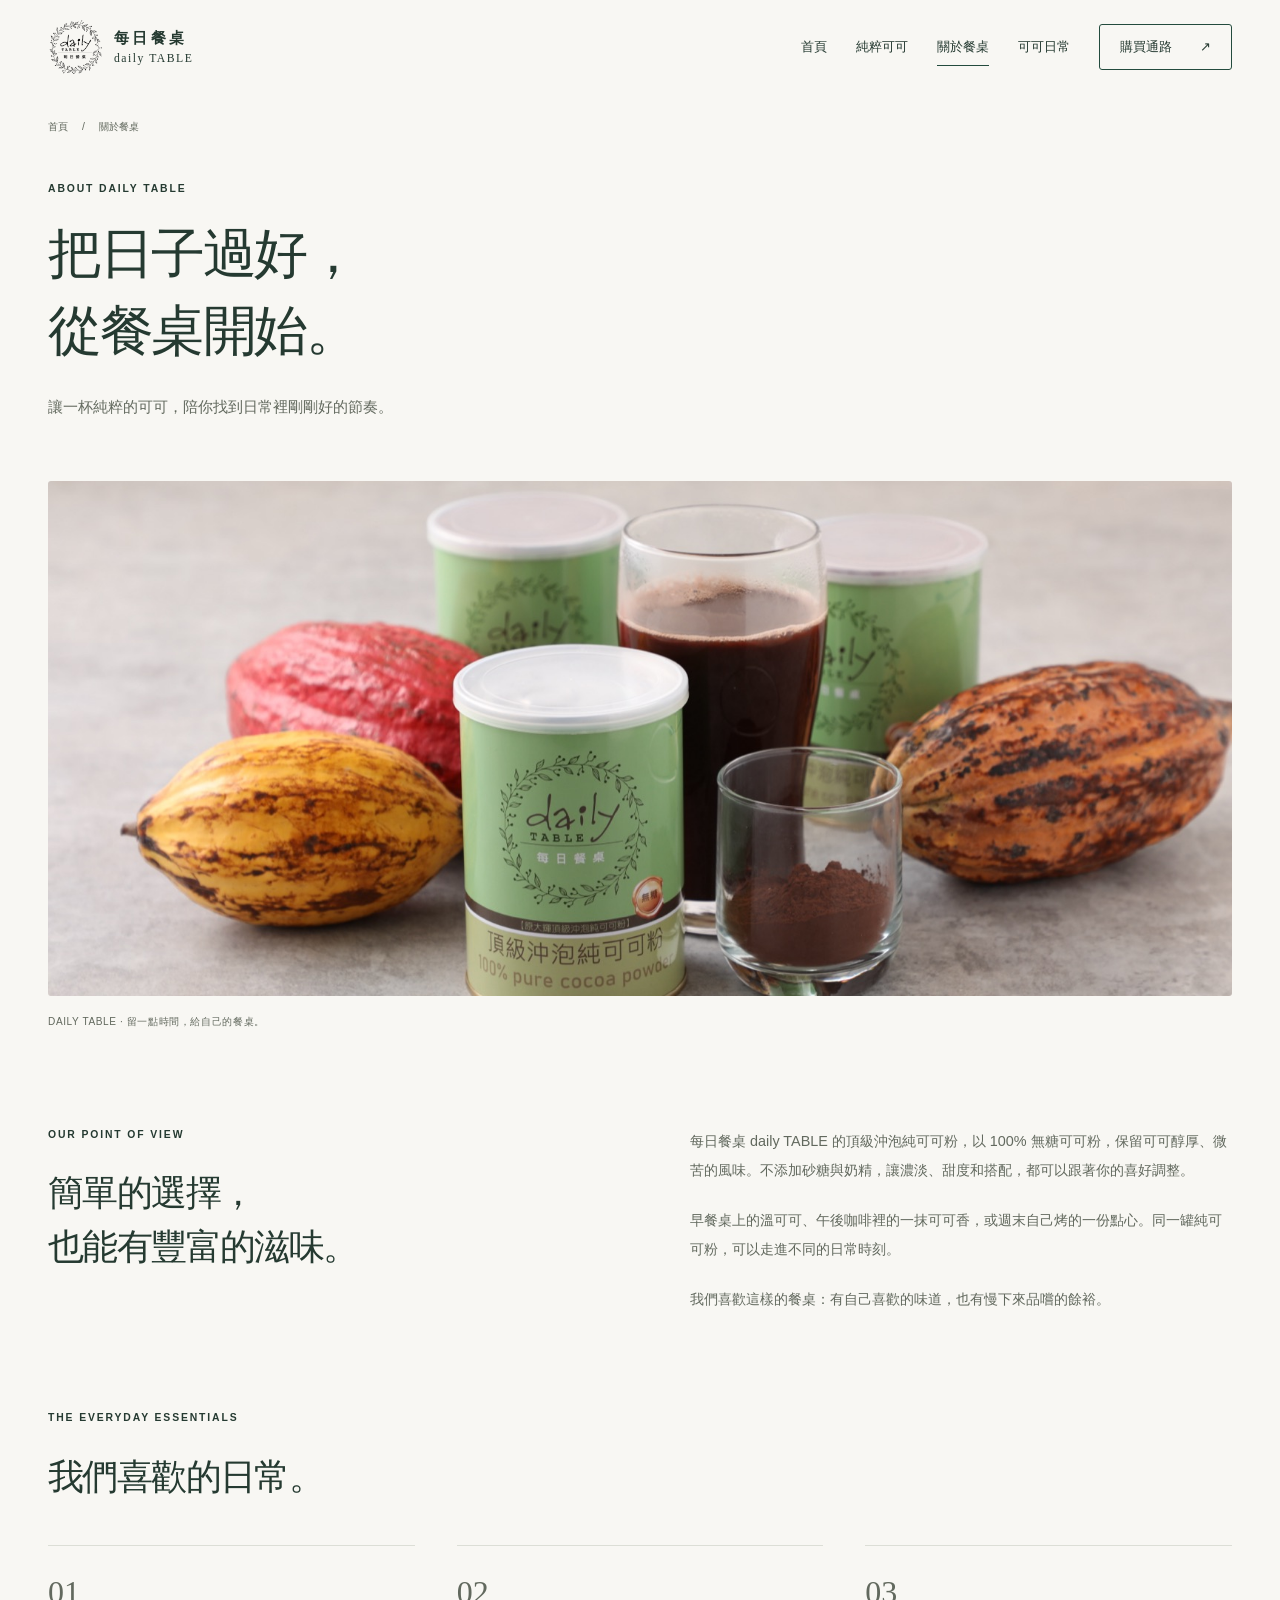
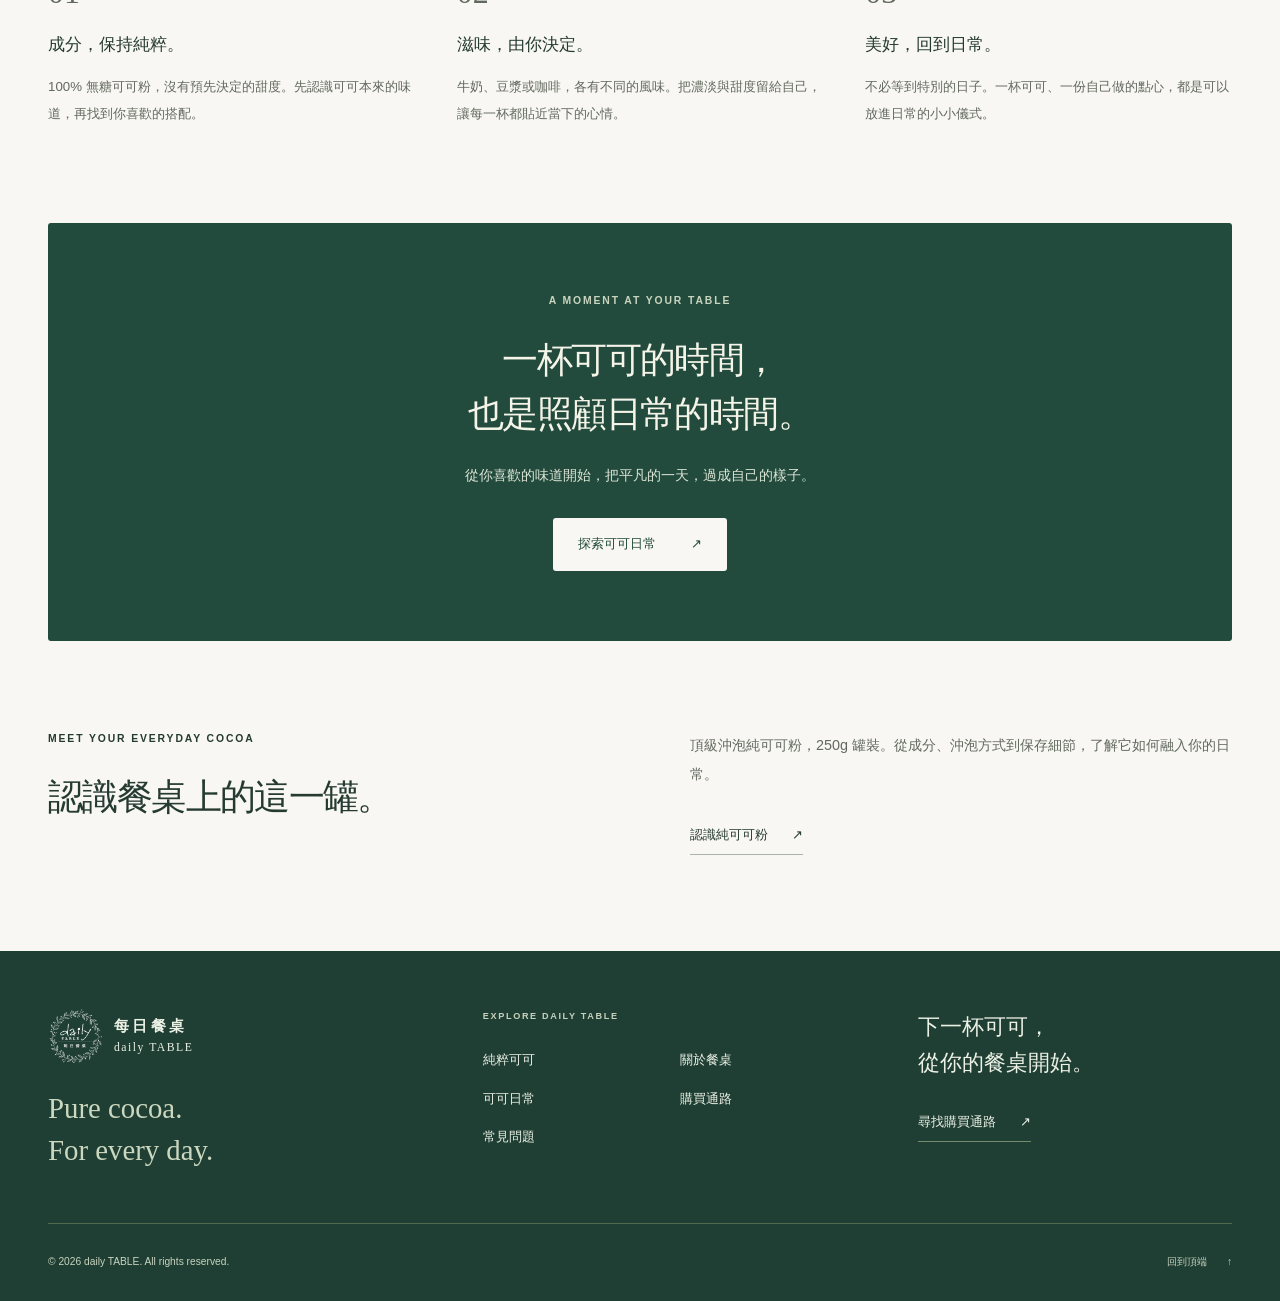
==== about/index.html @ 33a541c1 "Convert daily TABLE into a multi-page brand website" ====
<!DOCTYPE html>
<html lang="zh-Hant">
<head>
    <meta charset="utf-8">
    <meta name="viewport" content="width=device-width, initial-scale=1">
    <meta name="theme-color" content="#234b3d">
    <meta name="robots" content="index, follow, max-image-preview:large, max-snippet:-1">
    <title>品牌故事與理念｜每日餐桌 daily TABLE</title>
    <meta name="description" content="認識每日餐桌 daily TABLE 的品牌理念：以 100% 無糖可可粉，保留純粹風味，把濃淡、甜度與日常的美好留給你自己。">
    <link rel="canonical" href="https://mydailytable.com/about/">
    <meta property="og:site_name" content="每日餐桌 daily TABLE">
    <meta property="og:type" content="website">
    <meta property="og:locale" content="zh_TW">
    <meta property="og:title" content="品牌故事與理念｜每日餐桌 daily TABLE">
    <meta property="og:description" content="認識每日餐桌 daily TABLE 的品牌理念：以 100% 無糖可可粉，保留純粹風味，把濃淡、甜度與日常的美好留給你自己。">
    <meta property="og:url" content="https://mydailytable.com/about/">
    <meta property="og:image" content="https://mydailytable.com/assets/img/web/cocoa-table.jpg">
    <meta property="og:image:width" content="1600">
    <meta property="og:image:height" content="1066">
    <meta property="og:image:alt" content="每日餐桌頂級沖泡純可可粉與日常可可飲">
    <meta name="twitter:card" content="summary_large_image">
    <meta name="twitter:title" content="品牌故事與理念｜每日餐桌 daily TABLE">
    <meta name="twitter:description" content="認識每日餐桌 daily TABLE 的品牌理念：以 100% 無糖可可粉，保留純粹風味，把濃淡、甜度與日常的美好留給你自己。">
    <meta name="twitter:image" content="https://mydailytable.com/assets/img/web/cocoa-table.jpg">
    <meta name="twitter:image:alt" content="每日餐桌頂級沖泡純可可粉與日常可可飲">
    <link rel="describedby" href="/llms.txt" type="text/plain" title="每日餐桌品牌與產品資訊摘要">
    <link rel="icon" href="/assets/black.ico" type="image/x-icon">
    <link rel="preload" as="image" href="/assets/img/web/cocoa-table.jpg">
    <link rel="stylesheet" href="/assets/css/styles.css">
    <script src="/assets/js/scripts.js" defer></script>
    <script type="application/ld+json">{
    "@context": "https://schema.org",
    "@graph": [
        {
            "@type": "Organization",
            "@id": "https://mydailytable.com/#organization",
            "name": "每日餐桌",
            "alternateName": "daily TABLE",
            "url": "https://mydailytable.com/",
            "logo": {
                "@type": "ImageObject",
                "url": "https://mydailytable.com/assets/img/web/brand-mark.png",
                "width": 180,
                "height": 179
            }
        },
        {
            "@type": "Brand",
            "@id": "https://mydailytable.com/#brand",
            "name": "每日餐桌 daily TABLE",
            "url": "https://mydailytable.com/"
        },
        {
            "@type": "WebSite",
            "@id": "https://mydailytable.com/#website",
            "url": "https://mydailytable.com/",
            "name": "每日餐桌 daily TABLE",
            "alternateName": [
                "每日餐桌",
                "daily TABLE"
            ],
            "inLanguage": "zh-Hant",
            "publisher": {
                "@id": "https://mydailytable.com/#organization"
            }
        },
        {
            "@type": "AboutPage",
            "@id": "https://mydailytable.com/about/#webpage",
            "url": "https://mydailytable.com/about/",
            "name": "品牌故事與理念｜每日餐桌 daily TABLE",
            "description": "認識每日餐桌 daily TABLE 的品牌理念：以 100% 無糖可可粉，保留純粹風味，把濃淡、甜度與日常的美好留給你自己。",
            "inLanguage": "zh-Hant",
            "dateModified": "2026-10-05",
            "isPartOf": {
                "@id": "https://mydailytable.com/#website"
            },
            "publisher": {
                "@id": "https://mydailytable.com/#organization"
            },
            "primaryImageOfPage": {
                "@type": "ImageObject",
                "url": "https://mydailytable.com/assets/img/web/cocoa-table.jpg"
            },
            "mainEntity": {
                "@id": "https://mydailytable.com/#organization"
            },
            "breadcrumb": {
                "@id": "https://mydailytable.com/about/#breadcrumb"
            }
        },
        {
            "@type": "BreadcrumbList",
            "@id": "https://mydailytable.com/about/#breadcrumb",
            "itemListElement": [
                {
                    "@type": "ListItem",
                    "position": 1,
                    "name": "首頁",
                    "item": "https://mydailytable.com/"
                },
                {
                    "@type": "ListItem",
                    "position": 2,
                    "name": "關於餐桌",
                    "item": "https://mydailytable.com/about/"
                }
            ]
        }
    ]
}</script>
</head>
<body id="page-top" class="inner-page">
<a class="skip-link" href="#main">跳至主要內容</a>
<header class="site-header"><div class="container header-inner"><a class="brand" href="/" aria-label="每日餐桌首頁"><img src="/assets/img/web/brand-mark.png" width="54" height="54" alt="" class="brand-mark"><span class="brand-name">每日餐桌<span lang="en">daily TABLE</span></span></a><button class="menu-toggle" type="button" aria-controls="site-nav" aria-expanded="false" aria-label="開啟導覽選單"><span></span><span></span></button><nav id="site-nav" class="site-nav" aria-label="主要導覽"><a href="/">首頁</a><a href="/products/cocoa/">純粹可可</a><a href="/about/" aria-current="page">關於餐桌</a><a href="/rituals/">可可日常</a><a href="/shop/" class="nav-shop">購買通路 <span aria-hidden="true">↗</span></a></nav></div></header>
<main id="main"><nav class="container breadcrumb" aria-label="麵包屑導覽"><a href="/">首頁</a><span aria-hidden="true">/</span><span aria-current="page">關於餐桌</span></nav>
    <section class="container page-intro">
        <p class="eyebrow">ABOUT DAILY TABLE</p>
        <h1>把日子過好，<br>從餐桌開始。</h1>
        <p class="page-lead">讓一杯純粹的可可，陪你找到日常裡剛剛好的節奏。</p>
    </section>

    <figure class="container editorial-cover">
        <img src="/assets/img/web/cocoa-table.jpg" alt="每日餐桌純可可粉罐裝、可可飲與可可果擺在餐桌上" width="1600" height="1066" fetchpriority="high" decoding="async">
        <figcaption>DAILY TABLE · 留一點時間，給自己的餐桌。</figcaption>
    </figure>

    <section class="container section story-intro" aria-labelledby="story-title">
        <div>
            <p class="eyebrow">OUR POINT OF VIEW</p>
            <h2 id="story-title">簡單的選擇，<br>也能有豐富的滋味。</h2>
        </div>
        <div class="body-copy">
            <p>每日餐桌 daily TABLE 的頂級沖泡純可可粉，以 100% 無糖可可粉，保留可可醇厚、微苦的風味。不添加砂糖與奶精，讓濃淡、甜度和搭配，都可以跟著你的喜好調整。</p>
            <p>早餐桌上的溫可可、午後咖啡裡的一抹可可香，或週末自己烤的一份點心。同一罐純可可粉，可以走進不同的日常時刻。</p>
            <p>我們喜歡這樣的餐桌：有自己喜歡的味道，也有慢下來品嚐的餘裕。</p>
        </div>
    </section>

    <section class="container section" aria-labelledby="values-title">
        <p class="eyebrow">THE EVERYDAY ESSENTIALS</p>
        <h2 id="values-title">我們喜歡的日常。</h2>
        <div class="values-grid">
            <article>
                <span class="editorial-number" aria-hidden="true">01</span>
                <h3>成分，保持純粹。</h3>
                <p>100% 無糖可可粉，沒有預先決定的甜度。先認識可可本來的味道，再找到你喜歡的搭配。</p>
            </article>
            <article>
                <span class="editorial-number" aria-hidden="true">02</span>
                <h3>滋味，由你決定。</h3>
                <p>牛奶、豆漿或咖啡，各有不同的風味。把濃淡與甜度留給自己，讓每一杯都貼近當下的心情。</p>
            </article>
            <article>
                <span class="editorial-number" aria-hidden="true">03</span>
                <h3>美好，回到日常。</h3>
                <p>不必等到特別的日子。一杯可可、一份自己做的點心，都是可以放進日常的小小儀式。</p>
            </article>
        </div>
    </section>

    <section class="container green-statement" aria-labelledby="statement-title">
        <p class="eyebrow">A MOMENT AT YOUR TABLE</p>
        <h2 id="statement-title">一杯可可的時間，<br>也是照顧日常的時間。</h2>
        <p>從你喜歡的味道開始，把平凡的一天，過成自己的樣子。</p>
        <a class="button button-light" href="/rituals/">探索可可日常 <span aria-hidden="true">↗</span></a>
    </section>

    <section class="container section story-intro" aria-labelledby="about-product-title">
        <div>
            <p class="eyebrow">MEET YOUR EVERYDAY COCOA</p>
            <h2 id="about-product-title">認識餐桌上的這一罐。</h2>
        </div>
        <div>
            <p class="body-copy">頂級沖泡純可可粉，250g 罐裝。從成分、沖泡方式到保存細節，了解它如何融入你的日常。</p>
            <a class="text-link" href="/products/cocoa/">認識純可可粉 <span aria-hidden="true">↗</span></a>
        </div>
    </section>
</main>

<footer class="site-footer"><div class="container footer-main"><div class="footer-identity"><a class="brand footer-brand" href="/" aria-label="每日餐桌首頁"><img src="/assets/img/web/brand-mark.png" width="54" height="54" alt="" class="brand-mark"><span class="brand-name">每日餐桌<span lang="en">daily TABLE</span></span></a><p lang="en">Pure cocoa.<br>For every day.</p></div><nav class="footer-navigation" aria-label="頁尾導覽"><p class="eyebrow">EXPLORE DAILY TABLE</p><div><a href="/products/cocoa/">純粹可可</a><a href="/about/">關於餐桌</a><a href="/rituals/">可可日常</a><a href="/shop/">購買通路</a><a href="/products/cocoa/#faq">常見問題</a></div></nav><div class="footer-invitation"><p>下一杯可可，<br>從你的餐桌開始。</p><a class="text-link" href="/shop/">尋找購買通路 <span aria-hidden="true">↗</span></a></div></div><div class="container footer-bottom"><p>© <span id="copyright-year">2026</span> daily TABLE. All rights reserved.</p><a href="#page-top">回到頂端 <span aria-hidden="true">↑</span></a></div></footer>
</body>
</html>
---- assets/css/styles.css ----
:root { --paper: #f8f7f3; --white: #fff; --ink: #253a31; --green: #234b3d; --muted: #62695e; --line: #dcded6; --sage: #ebeee7; --serif: "Noto Serif TC", "Songti TC", "PMingLiU", serif; --sans: -apple-system, BlinkMacSystemFont, "Segoe UI", "Noto Sans TC", "Microsoft JhengHei", sans-serif; }
*, *::before, *::after { box-sizing: border-box; }
html { scroll-behavior: smooth; scroll-padding-top: 7rem; }
body { margin: 0; color: var(--ink); background: var(--paper); font-family: var(--sans); font-size: 16px; line-height: 1.8; -webkit-font-smoothing: antialiased; }
a { color: inherit; text-decoration: none; }
button { font: inherit; }
img { display: block; max-width: 100%; height: auto; }
figure, p, h1, h2, h3 { margin: 0; }
::selection { background: var(--green); color: white; }
:focus-visible { outline: 2px solid var(--green); outline-offset: 5px; }
.container { width: min(1280px, calc(100% - 96px)); margin-inline: auto; }
.section { padding-block: 96px; }
h1, h2 { font-family: var(--serif); font-weight: 500; letter-spacing: -.045em; }
h1 { font-size: clamp(2.7rem, 4.5vw, 4.2rem); line-height: 1.42; }
h2 { font-size: clamp(1.9rem, 2.8vw, 2.7rem); line-height: 1.5; }
h3 { font-size: 1.05rem; font-weight: 500; line-height: 1.7; }
.eyebrow { display: flex; align-items: center; gap: 12px; font-size: .65rem; font-weight: 600; line-height: 1.6; letter-spacing: .18em; margin-bottom: 24px; }
.eyebrow-line { width: 28px; height: 1px; background: currentColor; }
.body-copy { font-size: .9rem; color: var(--muted); line-height: 2.05; margin-top: 25px; }
.body-copy p + p { margin-top: 20px; }
.title-dot { color: #779078; }
.sr-only { position: absolute; width: 1px; height: 1px; padding: 0; margin: -1px; overflow: hidden; clip: rect(0,0,0,0); white-space: nowrap; border: 0; }
.skip-link { position: fixed; top: -100px; left: 12px; z-index: 20; padding: 10px 16px; color: white; background: var(--green); }
.skip-link:focus { top: 12px; }
.button { display: inline-flex; align-items: center; justify-content: center; gap: 35px; min-height: 52px; padding: 13px 24px; border: 1px solid transparent; border-radius: 3px; font-size: .84rem; font-weight: 500; transition: background .18s ease, transform .18s ease; }
.button-dark { background: var(--green); color: white; }
.button-dark:hover { background: #35624f; }
.button-light { background: var(--paper); color: var(--green); }
.button-light:hover { background: #e1e8d9; }
.button:active { transform: scale(.98); }
.text-link { display: inline-flex; align-items: center; gap: 24px; padding-block: 8px; font-size: .8rem; border-bottom: 1px solid #aab5a9; }
.text-link:hover { border-color: currentColor; }
.site-header { position: sticky; top: 0; z-index: 10; background: rgba(248,247,243,.96); backdrop-filter: blur(16px); }
.header-inner { min-height: 94px; display: flex; align-items: center; justify-content: space-between; gap: 28px; }
.brand { display: flex; align-items: center; gap: 12px; flex-shrink: 0; }
.brand-mark { width: 54px; height: 54px; object-fit: contain; }
.brand-name { display: flex; flex-direction: column; font-size: .95rem; line-height: 1.6; letter-spacing: .22em; font-weight: 600; }
.brand-name span { font-family: Georgia, serif; font-size: .73rem; letter-spacing: .13em; font-weight: 400; }
.site-nav { display: flex; align-items: center; gap: 29px; font-size: .8rem; }
.site-nav > a { position: relative; padding-block: 12px; }
.site-nav > a:hover { color: #4c6d57; }
.site-nav > a[aria-current="page"]:not(.nav-shop)::after { content: ""; position: absolute; height: 1px; bottom: 5px; left: 0; right: 0; background: var(--green); }
.site-nav .nav-shop { display: flex; gap: 28px; align-items: center; padding: 10px 20px; border: 1px solid var(--green); border-radius: 3px; }
.nav-shop:hover, .nav-shop[aria-current="page"] { background: var(--green); color: white !important; }
.menu-toggle { display: none; }
.breadcrumb { display: flex; align-items: center; gap: 14px; padding-top: 24px; color: var(--muted); font-size: .65rem; }
.breadcrumb a:hover { text-decoration: underline; text-underline-offset: 4px; }
.page-intro { padding-block: 44px 58px; }
.page-intro .eyebrow { margin-bottom: 19px; }
.page-intro h1 { font-size: clamp(2.6rem, 4.2vw, 4rem); }
.page-lead { font-size: .93rem; color: var(--muted); line-height: 2; margin-top: 24px; max-width: 44em; }
.hero { display: grid; grid-template-columns: .88fr 1.12fr; align-items: center; gap: 54px; padding-top: 28px; padding-bottom: 50px; }
.hero-copy { padding-block: 32px; }
.hero h1 { margin-bottom: 28px; letter-spacing: -.065em; }
.hero-description { color: var(--muted); font-size: .95rem; line-height: 2.05; }
.hero-actions { display: flex; align-items: center; flex-wrap: wrap; gap: 26px; margin-top: 34px; }
.hero-note { display: flex; align-items: center; gap: 9px; color: var(--muted); font-size: .68rem; margin-top: 55px; }
.note-dot { height: 5px; width: 5px; border-radius: 50%; background: #7a926e; }
.note-divider { margin-inline: 8px; color: #9b9e94; }
.hero-visual { position: relative; min-width: 0; }
.hero-visual > img { width: 100%; height: 548px; object-fit: cover; object-position: 48% 50%; border-radius: 4px; }
.cocoa-seal { position: absolute; right: -20px; bottom: 38px; width: 114px; height: 114px; display: flex; align-items: center; justify-content: center; flex-direction: column; border-radius: 50%; color: #f0f0e6; background: var(--green); box-shadow: 0 0 0 7px var(--paper); line-height: 1.7; }
.cocoa-seal > span:first-child { font-family: Georgia, serif; font-size: 1.85rem; line-height: 1.2; }
.cocoa-seal > span:nth-child(2) { font-size: .69rem; letter-spacing: .15em; margin-top: 5px; }
.cocoa-seal small { font-size: .42rem; letter-spacing: .1em; margin-top: 6px; }
.photo-caption { display: block; margin-top: 13px; text-align: right; font-size: .54rem; letter-spacing: .16em; color: var(--muted); }
.promise-strip { display: grid; grid-template-columns: repeat(3,1fr); padding-block: 30px; border-top: 1px solid var(--line); border-bottom: 1px solid var(--line); }
.promise-strip p { text-align: center; font-size: .76rem; color: var(--muted); }
.promise-strip p + p { border-left: 1px solid var(--line); }
.promise-strip span { color: var(--ink); font-weight: 500; margin-right: 18px; font-size: .91rem; }
.home-product { display: grid; grid-template-columns: 1fr 1fr; gap: 100px; align-items: center; }
.home-product figure img { width: 100%; aspect-ratio: 1.12; object-fit: cover; border-radius: 3px; }
.home-product figure figcaption { margin-top: 15px; font-size: .6rem; letter-spacing: .12em; color: var(--muted); }
.home-product .body-copy { max-width: 28em; }
.home-product-detail { margin-top: 25px; font-size: .72rem; letter-spacing: .03em; }
.home-product-detail span { padding-inline: 15px; color: #8c9584; }
.home-product .text-link { margin-top: 20px; }
.home-philosophy { padding-block: 76px; background: var(--green); color: #f4f4e9; }
.home-philosophy-inner { display: grid; grid-template-columns: 1fr 1fr; gap: 60px; align-items: center; }
.home-philosophy .eyebrow { color: #c5d0bb; }
.home-philosophy p:not(.eyebrow) { font-size: .87rem; line-height: 2.1; color: #dbe5d6; margin-top: 22px; }
.home-philosophy .text-link { margin-top: 26px; border-color: #829b7b; }
.home-philosophy :focus-visible, .green-statement :focus-visible { outline-color: #f4f4e9; }
.philosophy-word { display: flex; flex-direction: column; font-family: Georgia, serif; font-style: italic; font-size: clamp(2.4rem,4.1vw,4rem); line-height: 1.45; color: #c7d4b9; }
.philosophy-word span:nth-child(2) { padding-left: 40px; }
.philosophy-word small { font-family: var(--sans); font-style: normal; font-size: .58rem; letter-spacing: .28em; margin-top: 30px; padding-left: 44px; }
.section-heading { display: flex; justify-content: space-between; align-items: flex-end; gap: 30px; margin-bottom: 42px; }
.section-heading .eyebrow { margin-bottom: 17px; }
.section-heading > p { font-size: .86rem; color: var(--muted); line-height: 1.9; }
.journal-grid { display: grid; grid-template-columns: repeat(3,minmax(0,1fr)); gap: 26px; }
.journal-image { overflow: hidden; border-radius: 3px; }
.journal-image img { width: 100%; aspect-ratio: 1.14; object-fit: cover; transition: transform .35s ease; }
.journal-card:hover img { transform: scale(1.025); }
.journal-caption { position: relative; padding-top: 23px; padding-right: 22px; }
.journal-caption .eyebrow { color: var(--muted); font-size: .58rem; margin-bottom: 10px; }
.journal-caption h3 { font-size: .99rem; }
.journal-caption > span { position: absolute; right: 0; bottom: 3px; font-size: 1rem; }
.home-shop { padding-block: 68px; text-align: center; background: var(--sage); }
.home-shop .eyebrow { justify-content: center; }
.home-shop p:not(.eyebrow) { margin-top: 19px; color: var(--muted); font-size: .86rem; }
.home-shop .button { margin-top: 30px; }
.product-hero { display: grid; grid-template-columns: 1fr 1fr; gap: 90px; align-items: center; padding-top: 40px; padding-bottom: 72px; }
.product-hero-image img { width: 100%; aspect-ratio: 1 / 1.04; object-fit: cover; border-radius: 3px; }
.product-label { margin-top: 17px; color: var(--muted); font-size: .64rem; letter-spacing: .12em; }
.product-hero-copy h1 { font-size: clamp(2.4rem,3.8vw,3.7rem); }
.product-details { margin: 26px 0 0; font-size: .81rem; }
.product-details > div { display: grid; grid-template-columns: 68px 1fr; gap: 12px; padding-block: 13px; border-bottom: 1px solid var(--line); }
.product-details dt { color: var(--muted); }
.product-details dd { margin: 0; }
.product-hero-copy .hero-actions { margin-top: 26px; gap: 20px; }
.values-grid { display: grid; grid-template-columns: repeat(3,minmax(0,1fr)); gap: 42px; margin-top: 40px; }
.values-grid article { padding-top: 24px; border-top: 1px solid var(--line); }
.values-grid h3 { margin-top: 16px; margin-bottom: 15px; }
.values-grid p { font-size: .83rem; color: var(--muted); line-height: 2; }
.editorial-number, .values-grid .ritual-number { font-family: Georgia, serif; font-size: 2rem; font-weight: 400; color: var(--muted); line-height: 1.4; }
.editorial-cover img { width: 100%; aspect-ratio: 2.3; object-fit: cover; border-radius: 3px; }
.editorial-cover figcaption { display: flex; justify-content: space-between; gap: 15px; margin-top: 17px; color: var(--muted); font-size: .63rem; letter-spacing: .06em; }
.story-intro { display: grid; grid-template-columns: 1fr 1fr; gap: 100px; align-items: start; }
.story-intro .body-copy { margin-top: 0; }
.story-intro .text-link { margin-top: 25px; }
.story-intro + .section { padding-top: 0; }
.green-statement { background: var(--green); color: #f4f4e9; padding: 70px 80px; text-align: center; border-radius: 3px; margin-bottom: 90px; }
.green-statement .eyebrow { justify-content: center; color: #c8d4be; }
.green-statement > p:not(.eyebrow) { color: #dbe5d6; font-size: .87rem; margin-top: 22px; }
.green-statement .button { margin-top: 30px; }
.green-statement + .story-intro { padding-top: 0; }
.editorial-row { display: grid; grid-template-columns: 1fr 1fr; gap: 90px; align-items: center; padding-block: 62px; }
.editorial-row figure img { width: 100%; aspect-ratio: 1.08; object-fit: cover; border-radius: 3px; }
.editorial-row figcaption { color: var(--muted); font-size: .6rem; margin-top: 16px; }
.editorial-row.reverse figure { order: 2; }
.editorial-row .editorial-number { display: block; font-size: 2.6rem; margin-bottom: 20px; }
.editorial-row .eyebrow { margin-bottom: 15px; }
.editorial-row .body-copy { font-size: .86rem; margin-top: 22px; }
.editorial-row h3 { font-size: .87rem; margin-top: 25px; }
.editorial-row h3 + .body-copy { margin-top: 8px; }
.editorial-row .text-link { margin-top: 22px; }
.editorial-row:last-of-type { margin-bottom: 35px; }
.questions-layout { display: grid; grid-template-columns: 1fr 1.2fr; gap: 80px; }
.questions details { border-bottom: 1px solid var(--line); }
.questions details:first-child { border-top: 1px solid var(--line); }
.questions summary { display: flex; align-items: center; justify-content: space-between; gap: 18px; padding: 23px 0; cursor: pointer; font-size: .9rem; list-style: none; }
.questions summary::-webkit-details-marker { display: none; }
.questions summary > span { font-size: 1.3rem; font-weight: 300; transition: transform .18s ease; }
.questions details[open] summary > span { transform: rotate(45deg); }
.questions details p { padding: 0 30px 25px 0; color: var(--muted); font-size: .82rem; line-height: 1.95; }
.questions details a { text-decoration: underline; text-underline-offset: 4px; color: var(--ink); }
.shop-section { background: var(--sage); padding-block: 65px; }
.retailer-grid { display: grid; grid-template-columns: repeat(2,minmax(0,1fr)); gap: 20px; }
.retailer-card { display: flex; flex-direction: column; padding: 30px; border: 1px solid #d9dfd4; background: var(--paper); border-radius: 4px; }
.retailer-logo { height: 67px; display: flex; align-items: center; margin-bottom: 23px; }
.retailer-logo img { width: auto; height: auto; max-width: 172px; max-height: 50px; object-fit: contain; object-position: left center; }
.retailer-card h3 { font-size: 1rem; font-weight: 600; margin-bottom: 7px; }
.retailer-card p { color: var(--muted); font-size: .8rem; line-height: 1.85; margin-bottom: 24px; }
.retailer-card .retailer-action { display: flex; align-items: center; justify-content: space-between; min-height: 46px; margin-top: auto; padding: 11px 17px; border: 1px solid #b5c1b1; border-radius: 3px; font-size: .8rem; transition: background .18s ease,color .18s ease; }
.retailer-action:hover { color: white; background: var(--green); border-color: var(--green); }
.retailer-action:active { background: #35624f; }
.retailer-status { display: inline-block; align-self: flex-start; padding: 2px 8px; margin-bottom: 14px; color: #5d6853; background: #e8ebe1; font-size: .64rem; border-radius: 2px; }
.retailer-featured { grid-column: 1 / -1; flex-direction: row; align-items: center; gap: 50px; padding-block: 36px; border-color: #a6b59f; }
.retailer-featured .retailer-logo { flex: 0 0 190px; margin-bottom: 0; }
.retailer-featured .retailer-info { flex: 1; }
.retailer-featured .retailer-status { margin-bottom: 8px; }
.retailer-featured p { margin-bottom: 0; }
.retailer-featured .retailer-action { min-width: 180px; margin-top: 0; color: white; background: var(--green); border-color: var(--green); }
.retailer-featured .retailer-action:hover { background: #35624f; }
.retailer-marketplace { border-color: #d9dfd4; }
.retailer-marketplace .retailer-action { color: var(--ink); background: transparent; border-color: #b5c1b1; }
.retailer-marketplace .retailer-action:hover { color: white; background: var(--green); }
.status-available { color: var(--green); background: #e1e8d9; }
.shop-note { margin-top: 28px; color: var(--muted); font-size: .72rem; line-height: 1.9; }
.shop-service-note { display: flex; justify-content: space-between; align-items: center; gap: 30px; padding-block: 42px; }
.shop-service-note > p { font-size: .79rem; color: var(--muted); }
.site-footer { padding-top: 58px; background: #203f34; color: #ecf1e6; }
.site-footer :focus-visible { outline-color: #ecf1e6; }
.footer-main { display: grid; grid-template-columns: 1fr 1fr .85fr; gap: 65px; padding-bottom: 52px; }
.footer-brand .brand-mark { filter: invert(1); }
.footer-identity > p { font-family: Georgia,serif; font-size: 1.8rem; line-height: 1.45; margin-top: 25px; color: #cbd8bf; }
.footer-navigation .eyebrow { color: #c6d1bd; font-size: .57rem; margin-bottom: 25px; }
.footer-navigation > div { display: grid; grid-template-columns: repeat(2,1fr); gap: 15px 24px; }
.footer-navigation a { font-size: .81rem; }
.footer-navigation a:hover { text-decoration: underline; text-underline-offset: 5px; }
.footer-invitation p { font-family: var(--serif); font-size: 1.35rem; line-height: 1.7; }
.footer-invitation .text-link { border-color: #758b6e; margin-top: 20px; }
.footer-bottom { display: flex; justify-content: space-between; align-items: center; gap: 25px; padding-block: 22px; border-top: 1px solid #53694e; font-size: .64rem; color: #c7d3bf; }
.footer-bottom a { display: flex; gap: 20px; padding-block: 7px; }
@view-transition { navigation: auto; }
::view-transition-old(root), ::view-transition-new(root) { animation-duration: 160ms; }
@media (max-width: 1100px) {
 .container { width: calc(100% - 64px); }
 .site-nav { gap: 21px; }
 .hero { gap: 32px; }
 .hero-visual > img { height: 510px; }
 .hero-actions { gap: 18px; }
 .hero-note { margin-top: 35px; }
 .home-product, .product-hero, .story-intro, .editorial-row { gap: 55px; }
 .product-hero .hero-actions { align-items: flex-start; flex-direction: column; gap: 13px; }
 .footer-main { gap: 38px; }
 .retailer-card { padding: 25px; }
 .questions-layout { gap: 45px; }
}
@media (max-width: 900px) {
 html { scroll-padding-top: 6rem; }
 .container { width: calc(100% - 40px); }
 .section { padding-block: 72px; }
 .header-inner { min-height: 80px; flex-wrap: wrap; gap: 0; }
 .brand-mark { width: 44px; height: 44px; }
 .brand-name { font-size: .82rem; }
 .brand-name span { font-size: .65rem; }
 .site-nav { width: 100%; flex-wrap: wrap; gap: 10px 24px; padding-block: 12px 20px; }
 .js .menu-toggle { display: flex; flex-direction: column; align-items: center; justify-content: center; gap: 7px; width: 44px; height: 44px; background: none; border: 1px solid #d5d9ce; border-radius: 3px; cursor: pointer; }
 .menu-toggle span { width: 19px; height: 1px; background: var(--ink); transition: transform .18s ease; }
 .menu-toggle[aria-expanded="true"] span:first-child { transform: translateY(4px) rotate(45deg); }
 .menu-toggle[aria-expanded="true"] span:last-child { transform: translateY(-4px) rotate(-45deg); }
 .js .site-nav { display: none; }
 .js .site-nav.is-open { display: flex; }
 .hero { grid-template-columns: 1fr 1fr; gap: 25px; padding-top: 12px; padding-bottom: 35px; }
 .hero .eyebrow { font-size: .54rem; letter-spacing: .1em; }
 .hero h1 { font-size: clamp(2.1rem,5.3vw,3.2rem); }
 .hero-description { font-size: .84rem; }
 .hero-actions { align-items: flex-start; flex-direction: column; gap: 14px; }
 .hero-visual > img { height: 475px; }
 .hero-note { flex-wrap: wrap; font-size: .62rem; }
 .cocoa-seal { width: 90px; height: 90px; right: -6px; bottom: 36px; }
 .cocoa-seal > span:first-child { font-size: 1.5rem; }
 .cocoa-seal > span:nth-child(2) { font-size: .6rem; }
 .cocoa-seal small { font-size: .36rem; }
 .photo-caption { font-size: .43rem; letter-spacing: .08em; }
 .promise-strip { padding-block: 24px; }
 .promise-strip p { display: flex; flex-direction: column; gap: 4px; font-size: .66rem; }
 .promise-strip span { margin-right: 0; font-size: .85rem; }
 .home-product, .product-hero, .story-intro, .editorial-row { gap: 35px; }
 .product-hero { align-items: start; }
 .product-hero-image img { aspect-ratio: 1 / 1.45; }
 .product-hero-copy h1 { font-size: 2.3rem; }
 .product-hero .body-copy { font-size: .81rem; }
 .product-details { font-size: .76rem; }
 .product-details > div { grid-template-columns: 42px 1fr; }
 .section-heading > p { font-size: .8rem; }
 .philosophy-word { font-size: 2.7rem; }
 .values-grid { gap: 28px; }
 .journal-grid { gap: 19px; }
 .journal-caption h3 { font-size: .86rem; }
 .green-statement { padding: 55px 40px; margin-bottom: 70px; }
 .editorial-row figure img { aspect-ratio: 1 / 1.4; }
 .editorial-row .body-copy { font-size: .81rem; }
 .editorial-row h2 { font-size: 1.9rem; }
 .retailer-featured { gap: 25px; flex-wrap: wrap; }
 .retailer-featured .retailer-logo { flex-basis: 170px; }
 .retailer-featured .retailer-action { flex-basis: 100%; }
 .questions-layout { grid-template-columns: 1fr; gap: 30px; }
 .footer-main { grid-template-columns: 1fr 1fr; gap: 35px; }
 .footer-invitation { display: none; }
}
@media (max-width: 600px) {
 .section { padding-block: 58px; }
 .eyebrow { font-size: .6rem; margin-bottom: 19px; }
 h2 { font-size: 1.85rem; }
 .body-copy { font-size: .85rem; }
 .site-nav { flex-direction: column; align-items: stretch; gap: 0; }
 .site-nav > a { min-height: 44px; padding-block: 10px; }
 .site-nav > a:not(.nav-shop) { border-bottom: 1px solid var(--line); }
 .site-nav > a[aria-current="page"]:not(.nav-shop)::after { right: auto; width: 24px; bottom: 7px; }
 .site-nav .nav-shop { margin-top: 15px; justify-content: space-between; }
 .breadcrumb { padding-top: 18px; font-size: .6rem; }
 .page-intro { padding-block: 30px 42px; }
 .page-intro h1 { font-size: clamp(2.25rem,8.6vw,3.2rem); }
 .page-lead { font-size: .84rem; margin-top: 20px; }
 .hero { grid-template-columns: 1fr; gap: 20px; padding-top: 14px; padding-bottom: 30px; }
 .hero-copy { padding-block: 24px 0; }
 .hero .eyebrow { font-size: .6rem; margin-bottom: 21px; }
 .hero h1 { font-size: clamp(2.45rem,9.8vw,3.7rem); margin-bottom: 20px; }
 .hero-description { font-size: .88rem; }
 .hero-actions { flex-direction: row; align-items: center; flex-wrap: wrap; gap: 20px; margin-top: 25px; }
 .button { gap: 25px; padding-inline: 20px; min-height: 50px; }
 .text-link { font-size: .76rem; gap: 18px; }
 .hero-note { margin-top: 25px; font-size: .64rem; }
 .hero-visual > img { height: auto; aspect-ratio: 1.08; object-position: 50% center; }
 .cocoa-seal { right: 13px; bottom: 38px; box-shadow: none; }
 .photo-caption { font-size: .46rem; }
 .promise-strip span { font-size: .78rem; }
 .promise-strip p { font-size: .6rem; }
 .home-product { grid-template-columns: 1fr; gap: 32px; }
 .home-product figure img { aspect-ratio: 1.18; }
 .home-product .body-copy { max-width: none; }
 .home-product-detail { font-size: .7rem; }
 .home-philosophy { padding-block: 52px; }
 .home-philosophy-inner { grid-template-columns: 1fr; gap: 40px; }
 .home-philosophy p:not(.eyebrow) { font-size: .84rem; }
 .philosophy-word { font-size: 2.45rem; }
 .philosophy-word span:nth-child(2) { padding-left: 24px; }
 .philosophy-word small { padding-left: 28px; margin-top: 20px; }
 .section-heading { flex-direction: column; align-items: flex-start; gap: 17px; margin-bottom: 30px; }
 .section-heading > p { font-size: .8rem; }
 .journal-grid { grid-template-columns: 1fr; gap: 30px; }
 .journal-image img { aspect-ratio: 1.35; }
 .journal-caption { padding-top: 17px; }
 .journal-caption h3 { font-size: .97rem; }
 .home-shop { padding-block: 50px; text-align: left; }
 .home-shop .eyebrow { justify-content: flex-start; }
 .home-shop h2 { font-size: 1.75rem; }
 .home-shop p:not(.eyebrow) { font-size: .79rem; }
 .product-hero { grid-template-columns: 1fr; gap: 32px; padding-top: 25px; padding-bottom: 45px; }
 .product-hero-image img { aspect-ratio: 1.12; }
 .product-hero-copy h1 { font-size: 2.6rem; }
 .product-hero .body-copy { font-size: .86rem; }
 .product-details { font-size: .8rem; }
 .product-details > div { grid-template-columns: 56px 1fr; }
 .product-hero .hero-actions { flex-direction: row; align-items: center; flex-wrap: wrap; gap: 20px; }
 .values-grid { grid-template-columns: 1fr; gap: 28px; margin-top: 30px; }
 .values-grid article { padding-top: 19px; }
 .values-grid h3 { margin-top: 11px; margin-bottom: 10px; }
 .values-grid p { font-size: .83rem; }
 .editorial-cover img { aspect-ratio: 1.25; }
 .editorial-cover figcaption { flex-wrap: wrap; font-size: .55rem; gap: 5px; }
 .story-intro { grid-template-columns: 1fr; gap: 25px; }
 .green-statement { padding: 45px 23px; margin-bottom: 58px; text-align: left; }
 .green-statement .eyebrow { justify-content: flex-start; }
 .green-statement h2 { font-size: 1.8rem; }
 .green-statement > p:not(.eyebrow) { font-size: .81rem; }
 .editorial-row { grid-template-columns: 1fr; gap: 30px; padding-block: 30px 45px; }
 .editorial-row.reverse figure { order: 0; }
 .editorial-row figure img { aspect-ratio: 1.2; }
 .editorial-row .editorial-number { font-size: 2.2rem; margin-bottom: 15px; }
 .editorial-row .body-copy { font-size: .84rem; }
 .editorial-row h2 { font-size: 1.85rem; }
 .retailer-grid { grid-template-columns: 1fr; gap: 14px; }
 .retailer-card { padding: 25px; }
 .retailer-featured { flex-direction: column; flex-wrap: nowrap; align-items: stretch; gap: 20px; }
 .retailer-featured .retailer-logo { flex-basis: auto; height: 50px; }
 .retailer-featured .retailer-action { min-width: 0; flex-basis: auto; }
 .retailer-logo { height: 50px; margin-bottom: 20px; }
 .retailer-card p { margin-bottom: 20px; }
 .shop-section { padding-block: 34px; }
 .shop-note { font-size: .68rem; }
 .shop-service-note { flex-direction: column; align-items: flex-start; gap: 16px; padding-block: 32px; }
 .shop-service-note > p { font-size: .75rem; }
 .questions summary { font-size: .85rem; }
 .site-footer { padding-top: 44px; }
 .footer-main { grid-template-columns: 1fr; gap: 35px; padding-bottom: 35px; }
 .footer-identity { display: flex; justify-content: space-between; align-items: flex-start; gap: 20px; }
 .footer-identity > p { font-size: 1.2rem; margin-top: 0; }
 .footer-navigation .eyebrow { margin-bottom: 18px; }
 .footer-navigation > div { gap: 12px 20px; }
 .footer-navigation a { font-size: .79rem; }
 .footer-bottom { align-items: flex-start; gap: 12px; font-size: .59rem; }
 .footer-bottom a { flex-shrink: 0; gap: 10px; padding-top: 0; }
 .footer-bottom p { max-width: 23em; }
}
@media (prefers-reduced-motion: reduce) {
 html { scroll-behavior: auto; }
 *, *::before, *::after { transition: none !important; animation: none !important; }
 ::view-transition-old(root), ::view-transition-new(root) { animation: none; }
}
@media (prefers-reduced-transparency: reduce) { .site-header { background: var(--paper); backdrop-filter: none; } }
@media (prefers-contrast: more) { :root { --muted: #4c554b; --line: #879480; } .site-header { background: var(--paper); } }
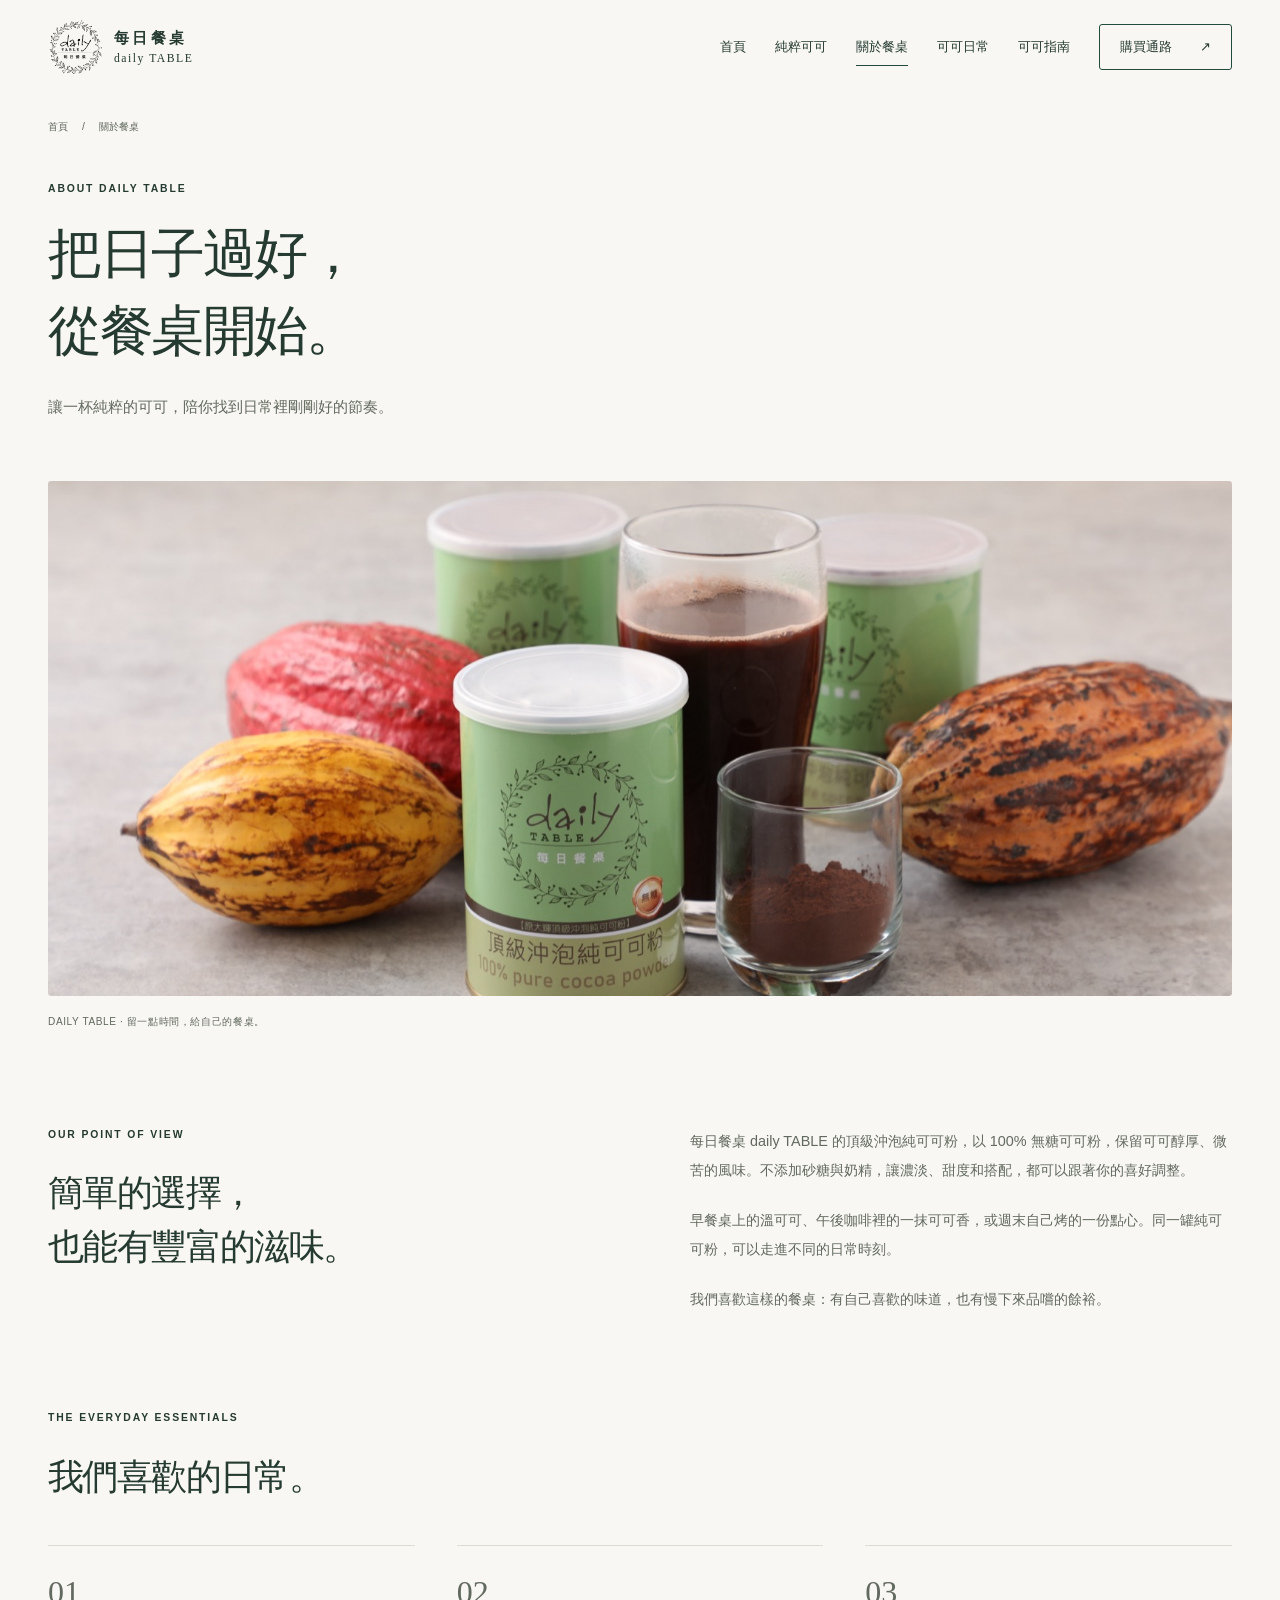
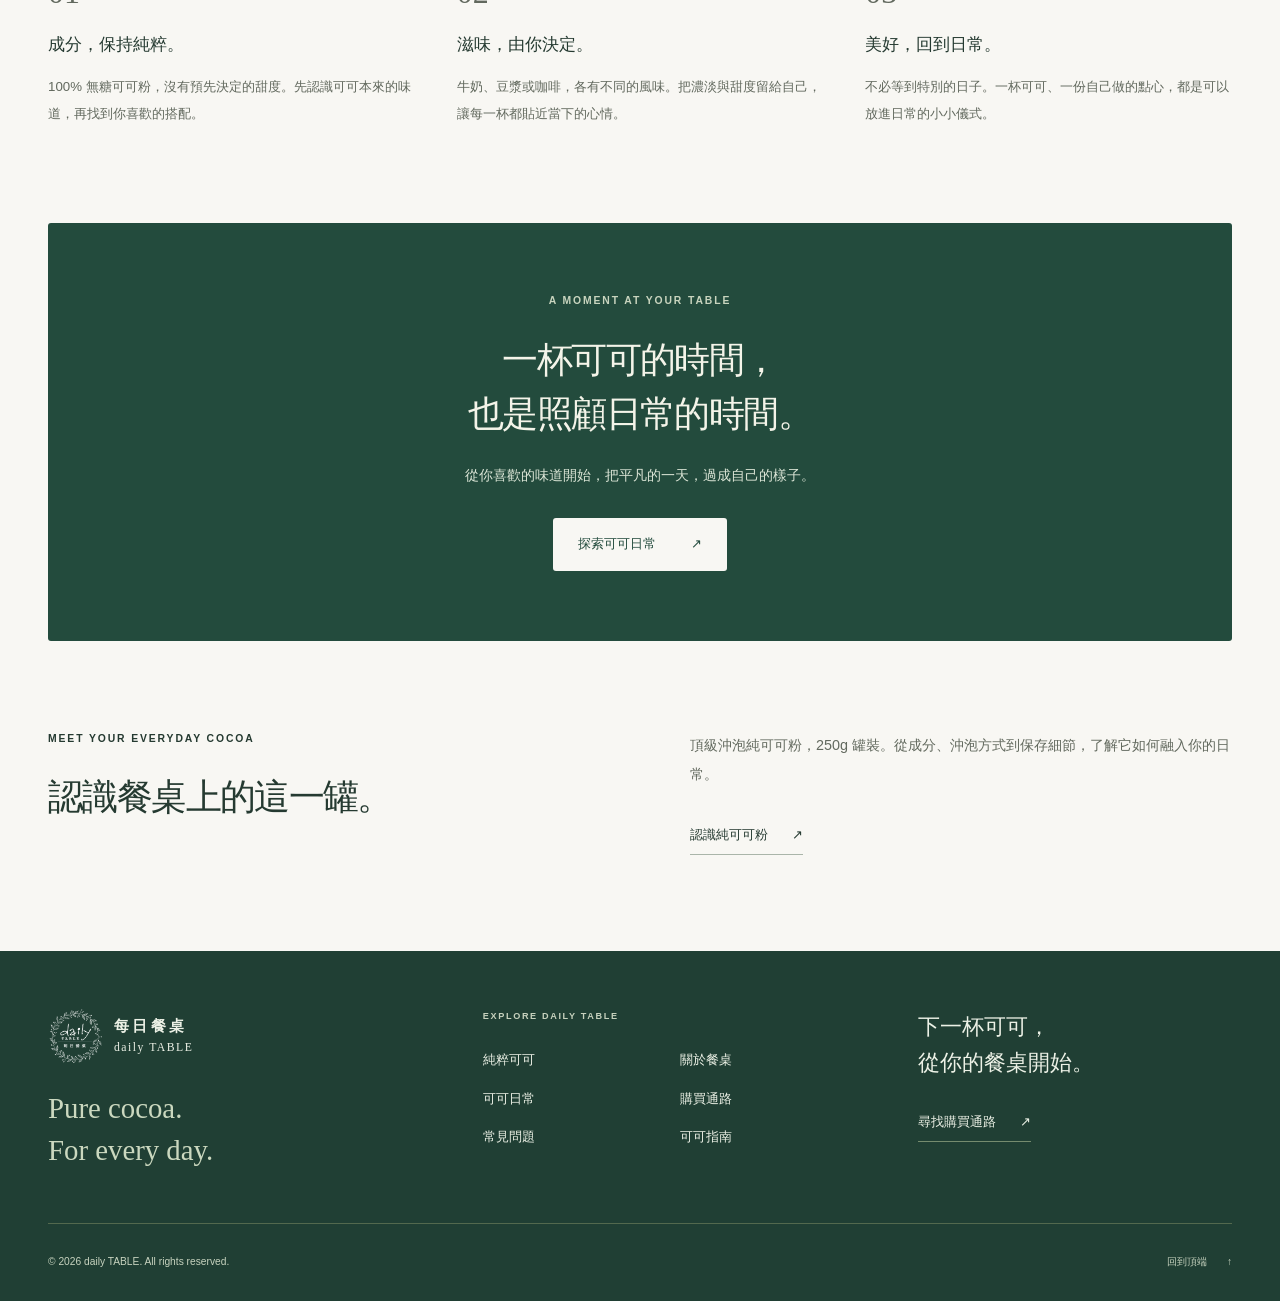
==== commit 930ee693: "Improve unsweetened cocoa search content and discovery" ====
--- a/about/index.html
+++ b/about/index.html
@@ -112,7 +112,7 @@
 </head>
 <body id="page-top" class="inner-page">
 <a class="skip-link" href="#main">跳至主要內容</a>
-<header class="site-header"><div class="container header-inner"><a class="brand" href="/" aria-label="每日餐桌首頁"><img src="/assets/img/web/brand-mark.png" width="54" height="54" alt="" class="brand-mark"><span class="brand-name">每日餐桌<span lang="en">daily TABLE</span></span></a><button class="menu-toggle" type="button" aria-controls="site-nav" aria-expanded="false" aria-label="開啟導覽選單"><span></span><span></span></button><nav id="site-nav" class="site-nav" aria-label="主要導覽"><a href="/">首頁</a><a href="/products/cocoa/">純粹可可</a><a href="/about/" aria-current="page">關於餐桌</a><a href="/rituals/">可可日常</a><a href="/shop/" class="nav-shop">購買通路 <span aria-hidden="true">↗</span></a></nav></div></header>
+<header class="site-header"><div class="container header-inner"><a class="brand" href="/" aria-label="每日餐桌首頁"><img src="/assets/img/web/brand-mark.png" width="54" height="54" alt="" class="brand-mark"><span class="brand-name">每日餐桌<span lang="en">daily TABLE</span></span></a><button class="menu-toggle" type="button" aria-controls="site-nav" aria-expanded="false" aria-label="開啟導覽選單"><span></span><span></span></button><nav id="site-nav" class="site-nav" aria-label="主要導覽"><a href="/">首頁</a><a href="/products/cocoa/">純粹可可</a><a href="/about/" aria-current="page">關於餐桌</a><a href="/rituals/">可可日常</a><a href="/guides/">可可指南</a><a href="/shop/" class="nav-shop">購買通路 <span aria-hidden="true">↗</span></a></nav></div></header>
 <main id="main"><nav class="container breadcrumb" aria-label="麵包屑導覽"><a href="/">首頁</a><span aria-hidden="true">/</span><span aria-current="page">關於餐桌</span></nav>
     <section class="container page-intro">
         <p class="eyebrow">ABOUT DAILY TABLE</p>
@@ -178,6 +178,6 @@
     </section>
 </main>
 
-<footer class="site-footer"><div class="container footer-main"><div class="footer-identity"><a class="brand footer-brand" href="/" aria-label="每日餐桌首頁"><img src="/assets/img/web/brand-mark.png" width="54" height="54" alt="" class="brand-mark"><span class="brand-name">每日餐桌<span lang="en">daily TABLE</span></span></a><p lang="en">Pure cocoa.<br>For every day.</p></div><nav class="footer-navigation" aria-label="頁尾導覽"><p class="eyebrow">EXPLORE DAILY TABLE</p><div><a href="/products/cocoa/">純粹可可</a><a href="/about/">關於餐桌</a><a href="/rituals/">可可日常</a><a href="/shop/">購買通路</a><a href="/products/cocoa/#faq">常見問題</a></div></nav><div class="footer-invitation"><p>下一杯可可，<br>從你的餐桌開始。</p><a class="text-link" href="/shop/">尋找購買通路 <span aria-hidden="true">↗</span></a></div></div><div class="container footer-bottom"><p>© <span id="copyright-year">2026</span> daily TABLE. All rights reserved.</p><a href="#page-top">回到頂端 <span aria-hidden="true">↑</span></a></div></footer>
+<footer class="site-footer"><div class="container footer-main"><div class="footer-identity"><a class="brand footer-brand" href="/" aria-label="每日餐桌首頁"><img src="/assets/img/web/brand-mark.png" width="54" height="54" alt="" class="brand-mark"><span class="brand-name">每日餐桌<span lang="en">daily TABLE</span></span></a><p lang="en">Pure cocoa.<br>For every day.</p></div><nav class="footer-navigation" aria-label="頁尾導覽"><p class="eyebrow">EXPLORE DAILY TABLE</p><div><a href="/products/cocoa/">純粹可可</a><a href="/about/">關於餐桌</a><a href="/rituals/">可可日常</a><a href="/shop/">購買通路</a><a href="/products/cocoa/#faq">常見問題</a><a href="/guides/">可可指南</a></div></nav><div class="footer-invitation"><p>下一杯可可，<br>從你的餐桌開始。</p><a class="text-link" href="/shop/">尋找購買通路 <span aria-hidden="true">↗</span></a></div></div><div class="container footer-bottom"><p>© <span id="copyright-year">2026</span> daily TABLE. All rights reserved.</p><a href="#page-top">回到頂端 <span aria-hidden="true">↑</span></a></div></footer>
 </body>
 </html>
--- a/assets/css/styles.css
+++ b/assets/css/styles.css
@@ -27,6 +27,8 @@
 .button-dark:hover { background: #35624f; }
 .button-light { background: var(--paper); color: var(--green); }
 .button-light:hover { background: #e1e8d9; }
+.button-outline { color: var(--green); border-color: var(--green); }
+.button-outline:hover { background: #e1e8d9; }
 .button:active { transform: scale(.98); }
 .text-link { display: inline-flex; align-items: center; gap: 24px; padding-block: 8px; font-size: .8rem; border-bottom: 1px solid #aab5a9; }
 .text-link:hover { border-color: currentColor; }
@@ -108,6 +110,62 @@
 .product-details dt { color: var(--muted); }
 .product-details dd { margin: 0; }
 .product-hero-copy .hero-actions { margin-top: 26px; gap: 20px; }
+.product-guide-link { font-size: .76rem; color: var(--muted); margin-top: 22px; }
+.product-guide-link a { color: var(--ink); text-decoration: underline; text-underline-offset: 4px; }
+.guide-grid { display: grid; grid-template-columns: repeat(2,minmax(0,1fr)); gap: 24px; }
+.guide-card { display: flex; flex-direction: column; padding: 32px; border: 1px solid var(--line); border-radius: 3px; background: var(--sage); transition: background .18s ease; }
+.guide-card:hover { background: #e3e9df; }
+.guide-card .eyebrow { color: var(--muted); margin-bottom: 18px; }
+.guide-card h3 { font-family: var(--serif); font-size: 1.6rem; line-height: 1.5; }
+.guide-card p { margin-top: 16px; color: var(--muted); font-size: .85rem; line-height: 1.95; }
+.guide-card-link { display: flex; justify-content: space-between; gap: 20px; margin-top: 28px; padding-top: 18px; border-top: 1px solid #cdd6c9; font-size: .77rem; }
+.guide-hub { padding-bottom: 90px; }
+.guide-hub .guide-card { background: transparent; padding: 0 0 28px; border: none; }
+.guide-hub .guide-card img { width: 100%; aspect-ratio: 1.65; object-fit: cover; border-radius: 3px; margin-bottom: 28px; }
+.guide-hub .guide-card:hover h3 { color: #4c6d57; }
+.article-header { padding-block: 43px 40px; max-width: 850px; }
+.article-header h1 { font-size: clamp(2.2rem,3.3vw,3.2rem); line-height: 1.5; }
+.article-header .breadcrumb { padding-top: 0; margin-bottom: 26px; }
+.article-intro { font-size: .94rem; line-height: 2; color: var(--muted); margin-top: 24px; }
+.article-meta { display: flex; gap: 18px; flex-wrap: wrap; color: var(--muted); font-size: .68rem; margin-top: 24px; }
+.article-cover { margin-bottom: 48px; }
+.article-cover img { width: 100%; aspect-ratio: 2.8; object-fit: cover; border-radius: 3px; }
+.article-cover figcaption { font-size: .65rem; color: var(--muted); margin-top: 14px; }
+.article-summary { padding: 28px 32px; background: var(--sage); border-left: 2px solid var(--green); margin-bottom: 50px; }
+.article-summary h2, .article-summary h3 { font-family: var(--sans); font-size: 1.05rem; margin-bottom: 12px; letter-spacing: 0; }
+.article-summary p, .article-summary li { font-size: .86rem; line-height: 2; }
+.article-summary ul { margin: 0; padding-left: 22px; }
+.article-layout { display: grid; grid-template-columns: 210px minmax(0,800px); gap: 70px; align-items: start; padding-bottom: 80px; }
+.article-toc { position: sticky; top: 116px; border-top: 1px solid var(--line); padding-top: 20px; }
+.article-toc h2, .article-toc h3 { font-family: var(--sans); letter-spacing: 0; font-size: .77rem; margin-bottom: 16px; }
+.article-toc ol, .article-toc ul { margin: 0; padding: 0; list-style: none; }
+.article-toc li + li { margin-top: 14px; }
+.article-toc a { font-size: .76rem; color: var(--muted); line-height: 1.8; display: block; }
+.article-toc a:hover { color: var(--ink); text-decoration: underline; text-underline-offset: 4px; }
+.article-content { min-width: 0; font-size: .92rem; line-height: 2.05; }
+.article-content p + p { margin-top: 18px; }
+.article-section + .article-section { margin-top: 52px; padding-top: 30px; border-top: 1px solid var(--line); }
+.article-content h2 { font-size: 1.85rem; line-height: 1.6; margin-bottom: 22px; }
+.article-content h3 { font-size: 1.02rem; font-weight: 600; margin-block: 24px 12px; }
+.article-content ul, .article-content ol { padding-left: 23px; }
+.article-content li + li { margin-top: 12px; }
+.article-content a { text-decoration: underline; text-underline-offset: 4px; }
+.article-content table { width: 100%; border-collapse: collapse; font-size: .81rem; line-height: 1.95; }
+.article-content caption { text-align: left; font-weight: 600; padding-bottom: 12px; }
+.article-content th, .article-content td { padding: 17px 15px; border-bottom: 1px solid var(--line); text-align: left; vertical-align: top; }
+.article-content thead { background: var(--sage); }
+.article-content tbody th { font-weight: 500; width: 22%; }
+.article-callout { padding: 23px 26px; background: var(--sage); margin-top: 28px; border-radius: 3px; }
+.article-callout h3 { margin-top: 0; }
+.article-callout p { font-size: .84rem; }
+.article-related { padding: 30px; margin-top: 45px; background: var(--sage); border-radius: 3px; }
+.article-related h2 { margin-bottom: 25px; }
+.article-related h3 { margin-top: 0; }
+.article-content .button { text-decoration: none; }
+.button-row { display: flex; flex-wrap: wrap; gap: 14px; margin-block: 24px; }
+.article-sources { font-size: .78rem; color: var(--muted); }
+.article-sources h2 { font-size: 1.4rem; }
+.article-sources li + li { margin-top: 9px; }
 .values-grid { display: grid; grid-template-columns: repeat(3,minmax(0,1fr)); gap: 42px; margin-top: 40px; }
 .values-grid article { padding-top: 24px; border-top: 1px solid var(--line); }
 .values-grid h3 { margin-top: 16px; margin-bottom: 15px; }
@@ -249,6 +307,10 @@
  .questions-layout { grid-template-columns: 1fr; gap: 30px; }
  .footer-main { grid-template-columns: 1fr 1fr; gap: 35px; }
  .footer-invitation { display: none; }
+ .article-layout { grid-template-columns: 1fr; gap: 32px; padding-bottom: 60px; }
+ .article-toc { position: static; }
+ .article-toc ol, .article-toc ul { display: grid; grid-template-columns: 1fr 1fr; gap: 12px 24px; }
+ .article-toc li + li { margin-top: 0; }
 }
 @media (max-width: 600px) {
  .section { padding-block: 58px; }
@@ -344,6 +406,24 @@
  .footer-bottom { align-items: flex-start; gap: 12px; font-size: .59rem; }
  .footer-bottom a { flex-shrink: 0; gap: 10px; padding-top: 0; }
  .footer-bottom p { max-width: 23em; }
+ .guide-grid { grid-template-columns: 1fr; gap: 20px; }
+ .guide-card { padding: 25px; }
+ .guide-card h3 { font-size: 1.5rem; }
+ .guide-hub { padding-bottom: 50px; }
+ .guide-hub .guide-card img { aspect-ratio: 1.3; }
+ .article-header { padding-block: 30px; }
+ .article-header h1 { font-size: 2.05rem; }
+ .article-intro { font-size: .87rem; }
+ .article-cover { margin-bottom: 30px; }
+ .article-cover img { aspect-ratio: 1.4; }
+ .article-summary { padding: 23px; margin-bottom: 30px; }
+ .article-toc ol, .article-toc ul { grid-template-columns: 1fr; gap: 10px; }
+ .article-content { font-size: .87rem; }
+ .article-content h2 { font-size: 1.55rem; }
+ .article-content table { font-size: .73rem; }
+ .article-content th, .article-content td { padding: 12px 8px; }
+ .article-callout { padding: 21px; }
+ .article-related { padding: 23px; }
 }
 @media (prefers-reduced-motion: reduce) {
  html { scroll-behavior: auto; }
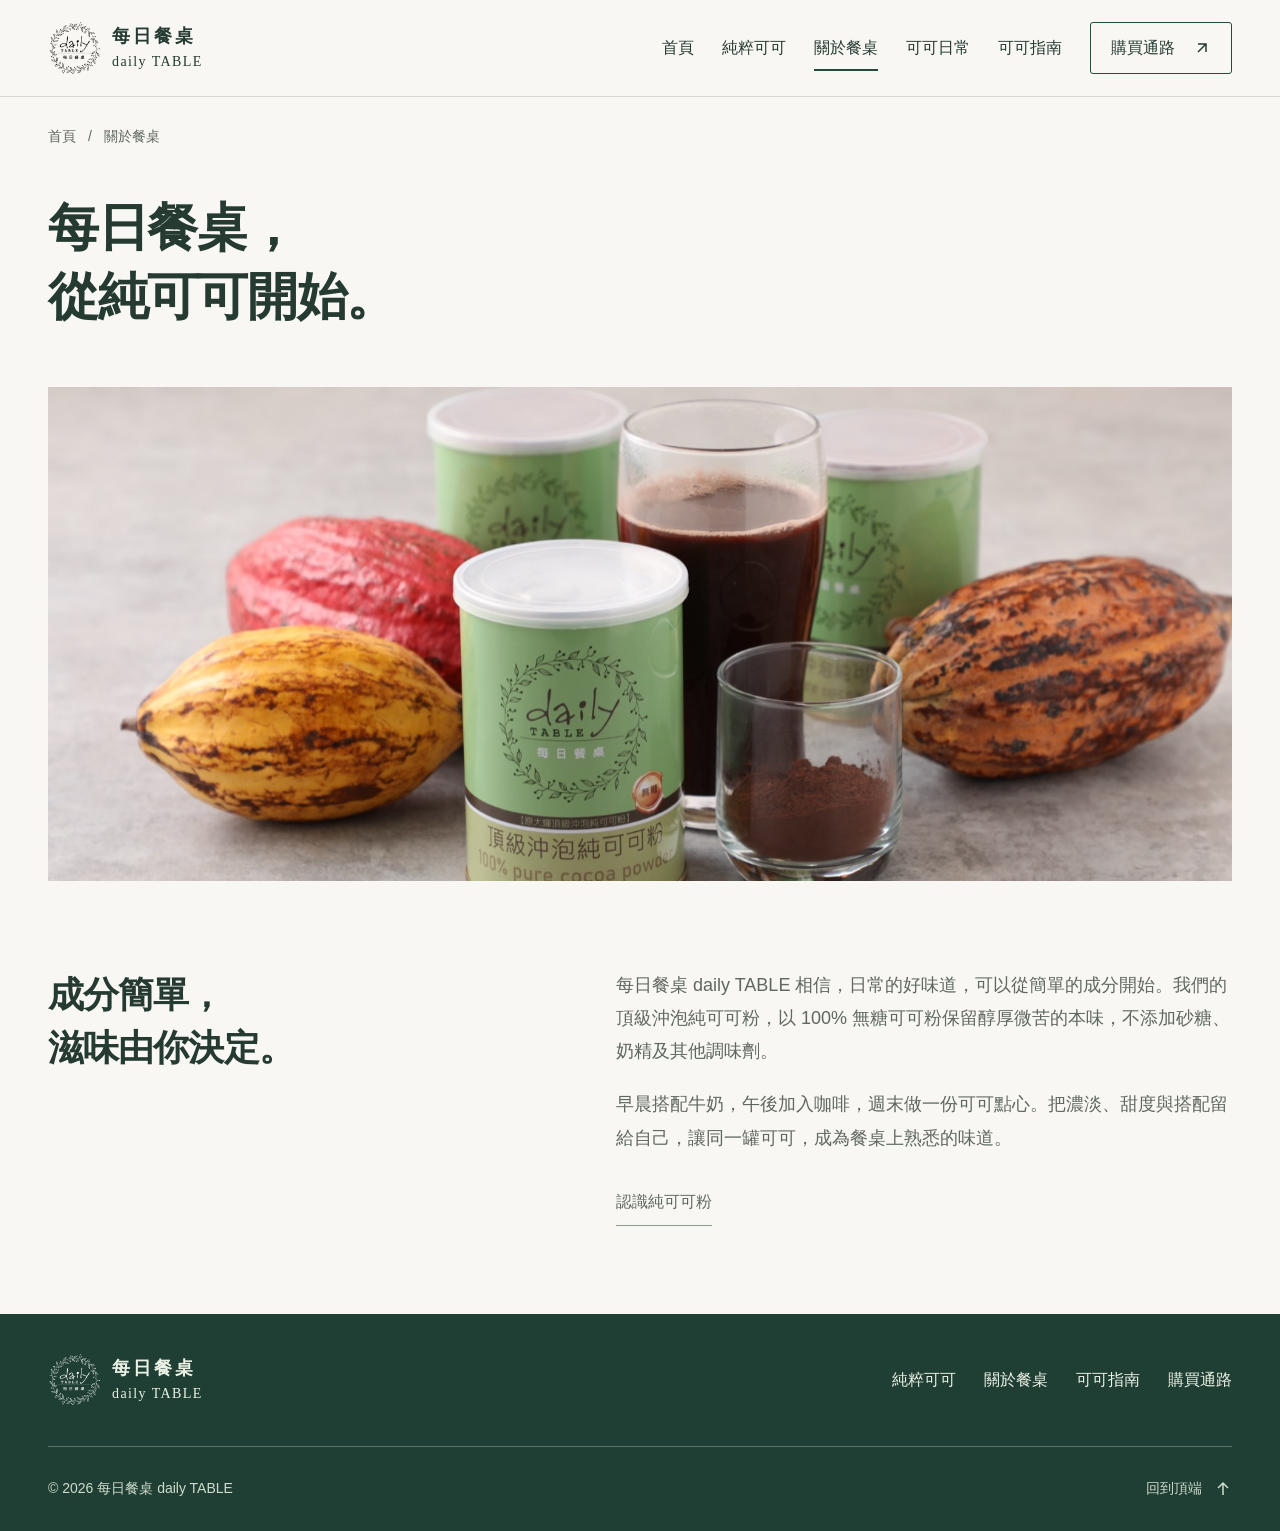
==== commit 2a5625ae: "Refine site typography, simplify copy, and rebuild page layouts" ====
--- a/about/index.html
+++ b/about/index.html
@@ -26,7 +26,7 @@
     <link rel="describedby" href="/llms.txt" type="text/plain" title="每日餐桌品牌與產品資訊摘要">
     <link rel="icon" href="/assets/black.ico" type="image/x-icon">
     <link rel="preload" as="image" href="/assets/img/web/cocoa-table.jpg">
-    <link rel="stylesheet" href="/assets/css/styles.css">
+    <link rel="stylesheet" href="/assets/css/styles.css?v=9734c83182">
     <script src="/assets/js/scripts.js" defer></script>
     <script type="application/ld+json">{
     "@context": "https://schema.org",
@@ -112,72 +112,35 @@
 </head>
 <body id="page-top" class="inner-page">
 <a class="skip-link" href="#main">跳至主要內容</a>
-<header class="site-header"><div class="container header-inner"><a class="brand" href="/" aria-label="每日餐桌首頁"><img src="/assets/img/web/brand-mark.png" width="54" height="54" alt="" class="brand-mark"><span class="brand-name">每日餐桌<span lang="en">daily TABLE</span></span></a><button class="menu-toggle" type="button" aria-controls="site-nav" aria-expanded="false" aria-label="開啟導覽選單"><span></span><span></span></button><nav id="site-nav" class="site-nav" aria-label="主要導覽"><a href="/">首頁</a><a href="/products/cocoa/">純粹可可</a><a href="/about/" aria-current="page">關於餐桌</a><a href="/rituals/">可可日常</a><a href="/guides/">可可指南</a><a href="/shop/" class="nav-shop">購買通路 <span aria-hidden="true">↗</span></a></nav></div></header>
-<main id="main"><nav class="container breadcrumb" aria-label="麵包屑導覽"><a href="/">首頁</a><span aria-hidden="true">/</span><span aria-current="page">關於餐桌</span></nav>
+<header class="site-header"><div class="container header-inner"><a class="brand" href="/" aria-label="每日餐桌首頁"><img src="/assets/img/web/brand-mark.png" width="54" height="54" alt="" class="brand-mark"><span class="brand-name">每日餐桌<span lang="en">daily TABLE</span></span></a><button class="menu-toggle" type="button" aria-controls="site-nav" aria-expanded="false" aria-label="開啟導覽選單"><span></span><span></span></button><nav id="site-nav" class="site-nav" aria-label="主要導覽"><a href="/">首頁</a><a href="/products/cocoa/">純粹可可</a><a href="/about/" aria-current="page">關於餐桌</a><a href="/rituals/">可可日常</a><a href="/guides/">可可指南</a><a href="/shop/" class="nav-shop">購買通路 <svg class="arrow-icon" viewBox="0 0 18 18" fill="none" stroke="currentColor" stroke-width="1.5" aria-hidden="true"><path d="M5 13 13 5M5 5h8v8"/></svg></a></nav></div></header>
+<main id="main">
+    <nav class="container breadcrumb" aria-label="麵包屑導覽"><a href="/">首頁</a><span aria-hidden="true">/</span><span aria-current="page">關於餐桌</span></nav>
     <section class="container page-intro">
-        <p class="eyebrow">ABOUT DAILY TABLE</p>
-        <h1>把日子過好，<br>從餐桌開始。</h1>
-        <p class="page-lead">讓一杯純粹的可可，陪你找到日常裡剛剛好的節奏。</p>
+        <h1>每日餐桌，<br>從純可可開始。</h1>
     </section>
 
     <figure class="container editorial-cover">
-        <img src="/assets/img/web/cocoa-table.jpg" alt="每日餐桌純可可粉罐裝、可可飲與可可果擺在餐桌上" width="1600" height="1066" fetchpriority="high" decoding="async">
-        <figcaption>DAILY TABLE · 留一點時間，給自己的餐桌。</figcaption>
+        <img src="/assets/img/web/cocoa-table.jpg" alt="每日餐桌純可可粉、可可飲與可可果擺在餐桌上" width="1600" height="1066" fetchpriority="high" decoding="async">
     </figure>
 
     <section class="container section story-intro" aria-labelledby="story-title">
         <div>
-            <p class="eyebrow">OUR POINT OF VIEW</p>
-            <h2 id="story-title">簡單的選擇，<br>也能有豐富的滋味。</h2>
+            <h2 id="story-title">成分簡單，<br>滋味由你決定。</h2>
         </div>
         <div class="body-copy">
-            <p>每日餐桌 daily TABLE 的頂級沖泡純可可粉，以 100% 無糖可可粉，保留可可醇厚、微苦的風味。不添加砂糖與奶精，讓濃淡、甜度和搭配，都可以跟著你的喜好調整。</p>
-            <p>早餐桌上的溫可可、午後咖啡裡的一抹可可香，或週末自己烤的一份點心。同一罐純可可粉，可以走進不同的日常時刻。</p>
-            <p>我們喜歡這樣的餐桌：有自己喜歡的味道，也有慢下來品嚐的餘裕。</p>
-        </div>
-    </section>
-
-    <section class="container section" aria-labelledby="values-title">
-        <p class="eyebrow">THE EVERYDAY ESSENTIALS</p>
-        <h2 id="values-title">我們喜歡的日常。</h2>
-        <div class="values-grid">
-            <article>
-                <span class="editorial-number" aria-hidden="true">01</span>
-                <h3>成分，保持純粹。</h3>
-                <p>100% 無糖可可粉，沒有預先決定的甜度。先認識可可本來的味道，再找到你喜歡的搭配。</p>
-            </article>
-            <article>
-                <span class="editorial-number" aria-hidden="true">02</span>
-                <h3>滋味，由你決定。</h3>
-                <p>牛奶、豆漿或咖啡，各有不同的風味。把濃淡與甜度留給自己，讓每一杯都貼近當下的心情。</p>
-            </article>
-            <article>
-                <span class="editorial-number" aria-hidden="true">03</span>
-                <h3>美好，回到日常。</h3>
-                <p>不必等到特別的日子。一杯可可、一份自己做的點心，都是可以放進日常的小小儀式。</p>
-            </article>
-        </div>
-    </section>
-
-    <section class="container green-statement" aria-labelledby="statement-title">
-        <p class="eyebrow">A MOMENT AT YOUR TABLE</p>
-        <h2 id="statement-title">一杯可可的時間，<br>也是照顧日常的時間。</h2>
-        <p>從你喜歡的味道開始，把平凡的一天，過成自己的樣子。</p>
-        <a class="button button-light" href="/rituals/">探索可可日常 <span aria-hidden="true">↗</span></a>
-    </section>
-
-    <section class="container section story-intro" aria-labelledby="about-product-title">
-        <div>
-            <p class="eyebrow">MEET YOUR EVERYDAY COCOA</p>
-            <h2 id="about-product-title">認識餐桌上的這一罐。</h2>
-        </div>
-        <div>
-            <p class="body-copy">頂級沖泡純可可粉，250g 罐裝。從成分、沖泡方式到保存細節，了解它如何融入你的日常。</p>
-            <a class="text-link" href="/products/cocoa/">認識純可可粉 <span aria-hidden="true">↗</span></a>
+            <p>每日餐桌 daily TABLE 相信，日常的好味道，可以從簡單的成分開始。我們的頂級沖泡純可可粉，以 100% 無糖可可粉保留醇厚微苦的本味，不添加砂糖、奶精及其他調味劑。</p>
+            <p>早晨搭配牛奶，午後加入咖啡，週末做一份可可點心。把濃淡、甜度與搭配留給自己，讓同一罐可可，成為餐桌上熟悉的味道。</p>
+            <a class="text-link" href="/products/cocoa/">認識純可可粉</a>
         </div>
     </section>
 </main>
 
-<footer class="site-footer"><div class="container footer-main"><div class="footer-identity"><a class="brand footer-brand" href="/" aria-label="每日餐桌首頁"><img src="/assets/img/web/brand-mark.png" width="54" height="54" alt="" class="brand-mark"><span class="brand-name">每日餐桌<span lang="en">daily TABLE</span></span></a><p lang="en">Pure cocoa.<br>For every day.</p></div><nav class="footer-navigation" aria-label="頁尾導覽"><p class="eyebrow">EXPLORE DAILY TABLE</p><div><a href="/products/cocoa/">純粹可可</a><a href="/about/">關於餐桌</a><a href="/rituals/">可可日常</a><a href="/shop/">購買通路</a><a href="/products/cocoa/#faq">常見問題</a><a href="/guides/">可可指南</a></div></nav><div class="footer-invitation"><p>下一杯可可，<br>從你的餐桌開始。</p><a class="text-link" href="/shop/">尋找購買通路 <span aria-hidden="true">↗</span></a></div></div><div class="container footer-bottom"><p>© <span id="copyright-year">2026</span> daily TABLE. All rights reserved.</p><a href="#page-top">回到頂端 <span aria-hidden="true">↑</span></a></div></footer>
+<footer class="site-footer">
+    <div class="container footer-main">
+        <a class="brand footer-brand" href="/" aria-label="每日餐桌首頁"><img src="/assets/img/web/brand-mark.png" width="52" height="52" alt="" class="brand-mark"><span class="brand-name">每日餐桌<span lang="en">daily TABLE</span></span></a>
+        <nav class="footer-navigation" aria-label="頁尾導覽"><a href="/products/cocoa/">純粹可可</a><a href="/about/">關於餐桌</a><a href="/guides/">可可指南</a><a href="/shop/">購買通路</a></nav>
+    </div>
+    <div class="container footer-bottom"><p>© <span id="copyright-year">2026</span> 每日餐桌 daily TABLE</p><a href="#page-top">回到頂端 <svg class="arrow-icon" viewBox="0 0 18 18" fill="none" stroke="currentColor" stroke-width="1.5" aria-hidden="true"><path d="M9 15V3M4 8l5-5 5 5"/></svg></a></div>
+</footer>
 </body>
 </html>
--- a/assets/css/styles.css
+++ b/assets/css/styles.css
@@ -1,434 +1,329 @@
-:root { --paper: #f8f7f3; --white: #fff; --ink: #253a31; --green: #234b3d; --muted: #62695e; --line: #dcded6; --sage: #ebeee7; --serif: "Noto Serif TC", "Songti TC", "PMingLiU", serif; --sans: -apple-system, BlinkMacSystemFont, "Segoe UI", "Noto Sans TC", "Microsoft JhengHei", sans-serif; }
+:root {
+    --paper: #f8f7f3;
+    --white: #fff;
+    --ink: #253a31;
+    --green: #234b3d;
+    --muted: #5f685f;
+    --line: #d5dad1;
+    --sage: #ebeee7;
+    --serif: "Noto Serif TC", "Songti TC", "PMingLiU", serif;
+    --sans: -apple-system, BlinkMacSystemFont, "Segoe UI", "Noto Sans TC", "Microsoft JhengHei", sans-serif;
+    --type-body: 1.125rem;
+    --type-secondary: 1rem;
+    --type-meta: .875rem;
+    --space-section: 88px;
+    --space-column: 64px;
+}
 *, *::before, *::after { box-sizing: border-box; }
-html { scroll-behavior: smooth; scroll-padding-top: 7rem; }
-body { margin: 0; color: var(--ink); background: var(--paper); font-family: var(--sans); font-size: 16px; line-height: 1.8; -webkit-font-smoothing: antialiased; }
-a { color: inherit; text-decoration: none; }
+html { scroll-behavior: smooth; scroll-padding-top: 112px; scrollbar-color: #899989 var(--paper); }
+body { margin: 0; color: var(--ink); background: var(--paper); font-family: var(--sans); font-size: var(--type-body); line-height: 1.85; -webkit-font-smoothing: antialiased; }
+a { color: inherit; text-decoration: none; text-underline-offset: .25em; }
 button { font: inherit; }
 img { display: block; max-width: 100%; height: auto; }
 figure, p, h1, h2, h3 { margin: 0; }
-::selection { background: var(--green); color: white; }
+::selection { background: var(--green); color: var(--white); }
 :focus-visible { outline: 2px solid var(--green); outline-offset: 5px; }
-.container { width: min(1280px, calc(100% - 96px)); margin-inline: auto; }
-.section { padding-block: 96px; }
-h1, h2 { font-family: var(--serif); font-weight: 500; letter-spacing: -.045em; }
-h1 { font-size: clamp(2.7rem, 4.5vw, 4.2rem); line-height: 1.42; }
-h2 { font-size: clamp(1.9rem, 2.8vw, 2.7rem); line-height: 1.5; }
-h3 { font-size: 1.05rem; font-weight: 500; line-height: 1.7; }
-.eyebrow { display: flex; align-items: center; gap: 12px; font-size: .65rem; font-weight: 600; line-height: 1.6; letter-spacing: .18em; margin-bottom: 24px; }
-.eyebrow-line { width: 28px; height: 1px; background: currentColor; }
-.body-copy { font-size: .9rem; color: var(--muted); line-height: 2.05; margin-top: 25px; }
+.container { width: min(1200px, calc(100% - 96px)); margin-inline: auto; }
+.section { padding-block: var(--space-section); }
+h1, h2 { font-family: var(--serif); font-weight: 600; letter-spacing: -.025em; text-wrap: balance; }
+h1 { font-size: clamp(2.5rem, 4vw, 3.5rem); line-height: 1.35; }
+h2 { font-size: clamp(1.875rem, 2.8vw, 2.5rem); line-height: 1.5; }
+h3 { font-size: 1.375rem; font-weight: 600; line-height: 1.5; text-wrap: balance; }
+.body-copy, .page-lead { color: var(--muted); margin-top: 24px; max-width: 36em; }
 .body-copy p + p { margin-top: 20px; }
-.title-dot { color: #779078; }
 .sr-only { position: absolute; width: 1px; height: 1px; padding: 0; margin: -1px; overflow: hidden; clip: rect(0,0,0,0); white-space: nowrap; border: 0; }
-.skip-link { position: fixed; top: -100px; left: 12px; z-index: 20; padding: 10px 16px; color: white; background: var(--green); }
+.skip-link { position: fixed; top: -100px; left: 16px; z-index: 20; padding: 12px 20px; color: white; background: var(--green); }
 .skip-link:focus { top: 12px; }
-.button { display: inline-flex; align-items: center; justify-content: center; gap: 35px; min-height: 52px; padding: 13px 24px; border: 1px solid transparent; border-radius: 3px; font-size: .84rem; font-weight: 500; transition: background .18s ease, transform .18s ease; }
-.button-dark { background: var(--green); color: white; }
+.button, .retailer-action { display: inline-flex; align-items: center; justify-content: center; gap: 24px; min-height: 52px; padding: 12px 24px; border: 1px solid var(--green); border-radius: 3px; font-size: var(--type-secondary); font-weight: 500; transition: background .18s ease, color .18s ease; }
+.button-dark { background: var(--green); color: var(--white); }
 .button-dark:hover { background: #35624f; }
-.button-light { background: var(--paper); color: var(--green); }
-.button-light:hover { background: #e1e8d9; }
-.button-outline { color: var(--green); border-color: var(--green); }
-.button-outline:hover { background: #e1e8d9; }
-.button:active { transform: scale(.98); }
-.text-link { display: inline-flex; align-items: center; gap: 24px; padding-block: 8px; font-size: .8rem; border-bottom: 1px solid #aab5a9; }
-.text-link:hover { border-color: currentColor; }
-.site-header { position: sticky; top: 0; z-index: 10; background: rgba(248,247,243,.96); backdrop-filter: blur(16px); }
-.header-inner { min-height: 94px; display: flex; align-items: center; justify-content: space-between; gap: 28px; }
+.button-outline { color: var(--green); }
+.button-outline:hover { background: var(--sage); }
+.text-link { display: inline-flex; align-items: center; justify-content: space-between; gap: 20px; min-height: 44px; padding-block: 8px; border-bottom: 1px solid #8b9e8c; font-size: var(--type-secondary); }
+.text-link:hover { border-color: var(--green); color: #386147; }
+.arrow-icon { width: 18px; height: 18px; flex-shrink: 0; }
+.site-header { position: sticky; top: 0; z-index: 10; background: var(--paper); border-bottom: 1px solid var(--line); }
+.header-inner { min-height: 96px; display: flex; align-items: center; justify-content: space-between; gap: 24px; }
 .brand { display: flex; align-items: center; gap: 12px; flex-shrink: 0; }
-.brand-mark { width: 54px; height: 54px; object-fit: contain; }
-.brand-name { display: flex; flex-direction: column; font-size: .95rem; line-height: 1.6; letter-spacing: .22em; font-weight: 600; }
-.brand-name span { font-family: Georgia, serif; font-size: .73rem; letter-spacing: .13em; font-weight: 400; }
-.site-nav { display: flex; align-items: center; gap: 29px; font-size: .8rem; }
-.site-nav > a { position: relative; padding-block: 12px; }
-.site-nav > a:hover { color: #4c6d57; }
-.site-nav > a[aria-current="page"]:not(.nav-shop)::after { content: ""; position: absolute; height: 1px; bottom: 5px; left: 0; right: 0; background: var(--green); }
-.site-nav .nav-shop { display: flex; gap: 28px; align-items: center; padding: 10px 20px; border: 1px solid var(--green); border-radius: 3px; }
+.brand-mark { width: 52px; height: 52px; object-fit: contain; }
+.brand-name { display: flex; flex-direction: column; font-size: 1.125rem; line-height: 1.55; letter-spacing: .16em; font-weight: 600; }
+.brand-name span { font-family: Georgia, serif; font-size: .875rem; letter-spacing: .1em; font-weight: 400; }
+.site-nav { display: flex; align-items: center; gap: 28px; font-size: var(--type-secondary); }
+.site-nav > a { position: relative; min-height: 44px; padding-block: 10px; white-space: nowrap; }
+.site-nav > a:hover { color: #486e52; }
+.site-nav > a[aria-current="page"]:not(.nav-shop)::after { content: ""; position: absolute; height: 2px; bottom: 2px; left: 0; right: 0; background: var(--green); }
+.site-nav .nav-shop { display: flex; gap: 18px; align-items: center; padding: 10px 20px; border: 1px solid var(--green); border-radius: 3px; }
 .nav-shop:hover, .nav-shop[aria-current="page"] { background: var(--green); color: white !important; }
 .menu-toggle { display: none; }
-.breadcrumb { display: flex; align-items: center; gap: 14px; padding-top: 24px; color: var(--muted); font-size: .65rem; }
-.breadcrumb a:hover { text-decoration: underline; text-underline-offset: 4px; }
-.page-intro { padding-block: 44px 58px; }
-.page-intro .eyebrow { margin-bottom: 19px; }
-.page-intro h1 { font-size: clamp(2.6rem, 4.2vw, 4rem); }
-.page-lead { font-size: .93rem; color: var(--muted); line-height: 2; margin-top: 24px; max-width: 44em; }
-.hero { display: grid; grid-template-columns: .88fr 1.12fr; align-items: center; gap: 54px; padding-top: 28px; padding-bottom: 50px; }
-.hero-copy { padding-block: 32px; }
-.hero h1 { margin-bottom: 28px; letter-spacing: -.065em; }
-.hero-description { color: var(--muted); font-size: .95rem; line-height: 2.05; }
-.hero-actions { display: flex; align-items: center; flex-wrap: wrap; gap: 26px; margin-top: 34px; }
-.hero-note { display: flex; align-items: center; gap: 9px; color: var(--muted); font-size: .68rem; margin-top: 55px; }
-.note-dot { height: 5px; width: 5px; border-radius: 50%; background: #7a926e; }
-.note-divider { margin-inline: 8px; color: #9b9e94; }
-.hero-visual { position: relative; min-width: 0; }
-.hero-visual > img { width: 100%; height: 548px; object-fit: cover; object-position: 48% 50%; border-radius: 4px; }
-.cocoa-seal { position: absolute; right: -20px; bottom: 38px; width: 114px; height: 114px; display: flex; align-items: center; justify-content: center; flex-direction: column; border-radius: 50%; color: #f0f0e6; background: var(--green); box-shadow: 0 0 0 7px var(--paper); line-height: 1.7; }
-.cocoa-seal > span:first-child { font-family: Georgia, serif; font-size: 1.85rem; line-height: 1.2; }
-.cocoa-seal > span:nth-child(2) { font-size: .69rem; letter-spacing: .15em; margin-top: 5px; }
-.cocoa-seal small { font-size: .42rem; letter-spacing: .1em; margin-top: 6px; }
-.photo-caption { display: block; margin-top: 13px; text-align: right; font-size: .54rem; letter-spacing: .16em; color: var(--muted); }
-.promise-strip { display: grid; grid-template-columns: repeat(3,1fr); padding-block: 30px; border-top: 1px solid var(--line); border-bottom: 1px solid var(--line); }
-.promise-strip p { text-align: center; font-size: .76rem; color: var(--muted); }
-.promise-strip p + p { border-left: 1px solid var(--line); }
-.promise-strip span { color: var(--ink); font-weight: 500; margin-right: 18px; font-size: .91rem; }
-.home-product { display: grid; grid-template-columns: 1fr 1fr; gap: 100px; align-items: center; }
-.home-product figure img { width: 100%; aspect-ratio: 1.12; object-fit: cover; border-radius: 3px; }
-.home-product figure figcaption { margin-top: 15px; font-size: .6rem; letter-spacing: .12em; color: var(--muted); }
-.home-product .body-copy { max-width: 28em; }
-.home-product-detail { margin-top: 25px; font-size: .72rem; letter-spacing: .03em; }
-.home-product-detail span { padding-inline: 15px; color: #8c9584; }
-.home-product .text-link { margin-top: 20px; }
-.home-philosophy { padding-block: 76px; background: var(--green); color: #f4f4e9; }
-.home-philosophy-inner { display: grid; grid-template-columns: 1fr 1fr; gap: 60px; align-items: center; }
-.home-philosophy .eyebrow { color: #c5d0bb; }
-.home-philosophy p:not(.eyebrow) { font-size: .87rem; line-height: 2.1; color: #dbe5d6; margin-top: 22px; }
-.home-philosophy .text-link { margin-top: 26px; border-color: #829b7b; }
-.home-philosophy :focus-visible, .green-statement :focus-visible { outline-color: #f4f4e9; }
-.philosophy-word { display: flex; flex-direction: column; font-family: Georgia, serif; font-style: italic; font-size: clamp(2.4rem,4.1vw,4rem); line-height: 1.45; color: #c7d4b9; }
-.philosophy-word span:nth-child(2) { padding-left: 40px; }
-.philosophy-word small { font-family: var(--sans); font-style: normal; font-size: .58rem; letter-spacing: .28em; margin-top: 30px; padding-left: 44px; }
-.section-heading { display: flex; justify-content: space-between; align-items: flex-end; gap: 30px; margin-bottom: 42px; }
-.section-heading .eyebrow { margin-bottom: 17px; }
-.section-heading > p { font-size: .86rem; color: var(--muted); line-height: 1.9; }
-.journal-grid { display: grid; grid-template-columns: repeat(3,minmax(0,1fr)); gap: 26px; }
-.journal-image { overflow: hidden; border-radius: 3px; }
-.journal-image img { width: 100%; aspect-ratio: 1.14; object-fit: cover; transition: transform .35s ease; }
-.journal-card:hover img { transform: scale(1.025); }
-.journal-caption { position: relative; padding-top: 23px; padding-right: 22px; }
-.journal-caption .eyebrow { color: var(--muted); font-size: .58rem; margin-bottom: 10px; }
-.journal-caption h3 { font-size: .99rem; }
-.journal-caption > span { position: absolute; right: 0; bottom: 3px; font-size: 1rem; }
-.home-shop { padding-block: 68px; text-align: center; background: var(--sage); }
-.home-shop .eyebrow { justify-content: center; }
-.home-shop p:not(.eyebrow) { margin-top: 19px; color: var(--muted); font-size: .86rem; }
-.home-shop .button { margin-top: 30px; }
-.product-hero { display: grid; grid-template-columns: 1fr 1fr; gap: 90px; align-items: center; padding-top: 40px; padding-bottom: 72px; }
-.product-hero-image img { width: 100%; aspect-ratio: 1 / 1.04; object-fit: cover; border-radius: 3px; }
-.product-label { margin-top: 17px; color: var(--muted); font-size: .64rem; letter-spacing: .12em; }
-.product-hero-copy h1 { font-size: clamp(2.4rem,3.8vw,3.7rem); }
-.product-details { margin: 26px 0 0; font-size: .81rem; }
-.product-details > div { display: grid; grid-template-columns: 68px 1fr; gap: 12px; padding-block: 13px; border-bottom: 1px solid var(--line); }
-.product-details dt { color: var(--muted); }
+.breadcrumb { display: flex; flex-wrap: wrap; align-items: center; gap: 12px; padding-top: 24px; color: var(--muted); font-size: var(--type-meta); }
+.breadcrumb a { display: inline-flex; align-items: center; min-height: 32px; }
+.breadcrumb a:hover { text-decoration: underline; }
+.page-intro { padding-block: 40px 56px; }
+.page-lead { max-width: 38em; margin-top: 20px; }
+.hero { display: grid; grid-template-columns: .9fr 1.1fr; align-items: center; gap: var(--space-column); padding-block: 48px 72px; }
+.hero-copy { padding-block: 28px; }
+.hero h1 { font-size: clamp(2.75rem, 4.6vw, 4rem); line-height: 1.45; }
+.hero-description { margin-top: 28px; color: var(--muted); font-size: 1.25rem; }
+.hero-actions { display: flex; align-items: center; flex-wrap: wrap; gap: 24px; margin-top: 32px; }
+.hero-visual { min-width: 0; }
+.hero-visual img { width: 100%; aspect-ratio: 1.05; object-fit: cover; object-position: 52% 50%; }
+.home-product { display: grid; grid-template-columns: 1.1fr .9fr; gap: var(--space-column); align-items: center; border-top: 1px solid var(--line); }
+.home-product figure img { width: 100%; aspect-ratio: 1.22; object-fit: cover; }
+.home-product .text-link { margin-top: 28px; }
+.home-explore { padding-top: 24px; }
+.section-heading { display: flex; justify-content: space-between; align-items: flex-end; gap: 24px; margin-bottom: 36px; }
+.section-heading > p { color: var(--muted); }
+.journal-grid { display: grid; grid-template-columns: repeat(2,minmax(0,1fr)); gap: 40px; }
+.journal-image { overflow: hidden; }
+.journal-image img { width: 100%; aspect-ratio: 1.65; object-fit: cover; }
+.journal-caption { position: relative; padding: 24px 40px 0 0; }
+.journal-caption p { margin-top: 8px; color: var(--muted); }
+.journal-caption > .arrow-icon { position: absolute; right: 0; top: 28px; }
+.journal-card:hover h3, .guide-card:hover h3 { color: #486e52; text-decoration: underline; text-underline-offset: .2em; }
+.product-hero { display: grid; grid-template-columns: 1fr 1fr; gap: var(--space-column); align-items: center; padding-block: 40px 80px; }
+.product-hero-image img { width: 100%; aspect-ratio: 1; object-fit: cover; }
+.product-hero-copy h1 { font-size: clamp(2.25rem, 3.7vw, 3.25rem); max-width: 11em; }
+.product-hero-copy .body-copy { margin-top: 24px; }
+.product-details { margin: 28px 0 0; font-size: var(--type-body); }
+.product-details > div { display: grid; grid-template-columns: 64px minmax(0,1fr); gap: 20px; padding-block: 14px; border-bottom: 1px solid var(--line); }
+.product-details dt { color: var(--muted); white-space: nowrap; }
 .product-details dd { margin: 0; }
-.product-hero-copy .hero-actions { margin-top: 26px; gap: 20px; }
-.product-guide-link { font-size: .76rem; color: var(--muted); margin-top: 22px; }
-.product-guide-link a { color: var(--ink); text-decoration: underline; text-underline-offset: 4px; }
-.guide-grid { display: grid; grid-template-columns: repeat(2,minmax(0,1fr)); gap: 24px; }
-.guide-card { display: flex; flex-direction: column; padding: 32px; border: 1px solid var(--line); border-radius: 3px; background: var(--sage); transition: background .18s ease; }
-.guide-card:hover { background: #e3e9df; }
-.guide-card .eyebrow { color: var(--muted); margin-bottom: 18px; }
-.guide-card h3 { font-family: var(--serif); font-size: 1.6rem; line-height: 1.5; }
-.guide-card p { margin-top: 16px; color: var(--muted); font-size: .85rem; line-height: 1.95; }
-.guide-card-link { display: flex; justify-content: space-between; gap: 20px; margin-top: 28px; padding-top: 18px; border-top: 1px solid #cdd6c9; font-size: .77rem; }
-.guide-hub { padding-bottom: 90px; }
-.guide-hub .guide-card { background: transparent; padding: 0 0 28px; border: none; }
-.guide-hub .guide-card img { width: 100%; aspect-ratio: 1.65; object-fit: cover; border-radius: 3px; margin-bottom: 28px; }
-.guide-hub .guide-card:hover h3 { color: #4c6d57; }
-.article-header { padding-block: 43px 40px; max-width: 850px; }
-.article-header h1 { font-size: clamp(2.2rem,3.3vw,3.2rem); line-height: 1.5; }
-.article-header .breadcrumb { padding-top: 0; margin-bottom: 26px; }
-.article-intro { font-size: .94rem; line-height: 2; color: var(--muted); margin-top: 24px; }
-.article-meta { display: flex; gap: 18px; flex-wrap: wrap; color: var(--muted); font-size: .68rem; margin-top: 24px; }
+.product-guide-link { color: var(--muted); font-size: var(--type-secondary); margin-top: 24px; }
+.product-guide-link a { text-decoration: underline; }
+.questions-section { background: var(--sage); }
+.questions-layout { display: grid; grid-template-columns: .7fr 1.3fr; gap: var(--space-column); }
+.questions details { border-bottom: 1px solid #c4cdc1; }
+.questions details:first-child { border-top: 1px solid #c4cdc1; }
+.questions summary { display: flex; align-items: center; justify-content: space-between; gap: 20px; min-height: 64px; padding-block: 20px; cursor: pointer; font-size: var(--type-body); font-weight: 500; list-style: none; }
+.questions summary::-webkit-details-marker { display: none; }
+.questions summary > span { font-size: 1.5rem; font-weight: 400; flex-shrink: 0; transition: transform .18s ease; }
+.questions details[open] summary > span { transform: rotate(45deg); }
+.questions details p { padding: 0 28px 24px 0; color: var(--muted); }
+.questions details a { text-decoration: underline; color: var(--ink); }
+.editorial-cover img { width: 100%; aspect-ratio: 2.4; object-fit: cover; }
+.story-intro { display: grid; grid-template-columns: .9fr 1.1fr; gap: var(--space-column); align-items: start; }
+.story-intro .body-copy { margin-top: 0; }
+.story-intro .text-link { margin-top: 24px; }
+.editorial-row { display: grid; grid-template-columns: 1fr 1fr; gap: var(--space-column); align-items: center; padding-block: 40px 56px; }
+.editorial-row figure img { width: 100%; aspect-ratio: 1.2; object-fit: cover; }
+.editorial-row.reverse figure { order: 2; }
+.editorial-row h3 { font-size: var(--type-body); margin-top: 24px; }
+.editorial-row .text-link { margin-top: 24px; }
+.editorial-row:last-of-type { margin-bottom: 32px; }
+.guide-grid { display: grid; grid-template-columns: repeat(2,minmax(0,1fr)); gap: 40px; }
+.guide-card { display: flex; flex-direction: column; align-items: flex-start; padding-block: 28px; border-top: 1px solid var(--line); }
+.guide-card h3 { font-family: var(--serif); font-size: 1.75rem; line-height: 1.5; }
+.guide-card p { margin-top: 16px; color: var(--muted); }
+.guide-card-link { display: flex; align-items: center; gap: 24px; margin-top: 24px; font-size: var(--type-secondary); }
+.guide-hub { padding-bottom: 80px; }
+.guide-hub .guide-card { padding: 0; border: 0; }
+.guide-hub .guide-card img { width: 100%; aspect-ratio: 1.55; object-fit: cover; margin-bottom: 28px; }
+.article-header { padding-block: 32px 36px; max-width: 960px; }
+.article-header h1 { font-size: clamp(2rem, 3.4vw, 3rem); }
+.article-header .breadcrumb { padding-top: 0; margin-bottom: 24px; }
+.article-intro { color: var(--muted); margin-top: 20px; max-width: 38em; }
+.article-meta { display: flex; gap: 16px; flex-wrap: wrap; color: var(--muted); font-size: var(--type-meta); margin-top: 20px; }
 .article-cover { margin-bottom: 48px; }
-.article-cover img { width: 100%; aspect-ratio: 2.8; object-fit: cover; border-radius: 3px; }
-.article-cover figcaption { font-size: .65rem; color: var(--muted); margin-top: 14px; }
-.article-summary { padding: 28px 32px; background: var(--sage); border-left: 2px solid var(--green); margin-bottom: 50px; }
-.article-summary h2, .article-summary h3 { font-family: var(--sans); font-size: 1.05rem; margin-bottom: 12px; letter-spacing: 0; }
-.article-summary p, .article-summary li { font-size: .86rem; line-height: 2; }
-.article-summary ul { margin: 0; padding-left: 22px; }
-.article-layout { display: grid; grid-template-columns: 210px minmax(0,800px); gap: 70px; align-items: start; padding-bottom: 80px; }
-.article-toc { position: sticky; top: 116px; border-top: 1px solid var(--line); padding-top: 20px; }
-.article-toc h2, .article-toc h3 { font-family: var(--sans); letter-spacing: 0; font-size: .77rem; margin-bottom: 16px; }
+.article-cover img { width: 100%; aspect-ratio: 3.3; object-fit: cover; }
+.article-cover figcaption { font-size: var(--type-meta); color: var(--muted); margin-top: 12px; }
+.article-layout { display: grid; grid-template-columns: 220px minmax(0, 760px); gap: 72px; justify-content: center; align-items: start; padding-bottom: 80px; }
+.article-toc { position: sticky; top: 120px; border-top: 1px solid var(--line); padding-top: 20px; }
+.article-toc h2, .article-toc h3 { font-family: var(--sans); font-size: var(--type-secondary); letter-spacing: 0; margin-bottom: 12px; }
 .article-toc ol, .article-toc ul { margin: 0; padding: 0; list-style: none; }
-.article-toc li + li { margin-top: 14px; }
-.article-toc a { font-size: .76rem; color: var(--muted); line-height: 1.8; display: block; }
-.article-toc a:hover { color: var(--ink); text-decoration: underline; text-underline-offset: 4px; }
-.article-content { min-width: 0; font-size: .92rem; line-height: 2.05; }
-.article-content p + p { margin-top: 18px; }
-.article-section + .article-section { margin-top: 52px; padding-top: 30px; border-top: 1px solid var(--line); }
-.article-content h2 { font-size: 1.85rem; line-height: 1.6; margin-bottom: 22px; }
-.article-content h3 { font-size: 1.02rem; font-weight: 600; margin-block: 24px 12px; }
-.article-content ul, .article-content ol { padding-left: 23px; }
+.article-toc li + li { margin-top: 8px; }
+.article-toc a { display: block; padding-block: 6px; font-size: var(--type-secondary); color: var(--muted); }
+.article-toc a:hover { color: var(--ink); text-decoration: underline; }
+.article-content { min-width: 0; font-size: var(--type-body); line-height: 1.95; }
+.article-content p + p { margin-top: 20px; }
+.article-section + .article-section { margin-top: 48px; padding-top: 32px; border-top: 1px solid var(--line); }
+.article-content h2 { font-size: 1.875rem; margin-bottom: 20px; }
+.article-content h3 { font-size: 1.25rem; font-weight: 600; margin-block: 28px 12px; }
+.article-content ul, .article-content ol { padding-left: 24px; }
 .article-content li + li { margin-top: 12px; }
-.article-content a { text-decoration: underline; text-underline-offset: 4px; }
-.article-content table { width: 100%; border-collapse: collapse; font-size: .81rem; line-height: 1.95; }
+.article-content a { text-decoration: underline; }
+.table-scroll { overflow-x: auto; }
+.article-content table { width: 100%; border-collapse: collapse; font-size: var(--type-secondary); line-height: 1.85; }
 .article-content caption { text-align: left; font-weight: 600; padding-bottom: 12px; }
-.article-content th, .article-content td { padding: 17px 15px; border-bottom: 1px solid var(--line); text-align: left; vertical-align: top; }
+.article-content th, .article-content td { padding: 16px; border-bottom: 1px solid var(--line); text-align: left; vertical-align: top; }
 .article-content thead { background: var(--sage); }
-.article-content tbody th { font-weight: 500; width: 22%; }
-.article-callout { padding: 23px 26px; background: var(--sage); margin-top: 28px; border-radius: 3px; }
+.article-content tbody th { font-weight: 600; width: 25%; }
+.article-callout { padding: 24px 28px; background: var(--sage); margin-top: 28px; }
 .article-callout h3 { margin-top: 0; }
-.article-callout p { font-size: .84rem; }
-.article-related { padding: 30px; margin-top: 45px; background: var(--sage); border-radius: 3px; }
-.article-related h2 { margin-bottom: 25px; }
+.article-related { padding-top: 32px; margin-top: 48px; border-top: 1px solid var(--line); }
 .article-related h3 { margin-top: 0; }
 .article-content .button { text-decoration: none; }
-.button-row { display: flex; flex-wrap: wrap; gap: 14px; margin-block: 24px; }
-.article-sources { font-size: .78rem; color: var(--muted); }
-.article-sources h2 { font-size: 1.4rem; }
-.article-sources li + li { margin-top: 9px; }
-.values-grid { display: grid; grid-template-columns: repeat(3,minmax(0,1fr)); gap: 42px; margin-top: 40px; }
-.values-grid article { padding-top: 24px; border-top: 1px solid var(--line); }
-.values-grid h3 { margin-top: 16px; margin-bottom: 15px; }
-.values-grid p { font-size: .83rem; color: var(--muted); line-height: 2; }
-.editorial-number, .values-grid .ritual-number { font-family: Georgia, serif; font-size: 2rem; font-weight: 400; color: var(--muted); line-height: 1.4; }
-.editorial-cover img { width: 100%; aspect-ratio: 2.3; object-fit: cover; border-radius: 3px; }
-.editorial-cover figcaption { display: flex; justify-content: space-between; gap: 15px; margin-top: 17px; color: var(--muted); font-size: .63rem; letter-spacing: .06em; }
-.story-intro { display: grid; grid-template-columns: 1fr 1fr; gap: 100px; align-items: start; }
-.story-intro .body-copy { margin-top: 0; }
-.story-intro .text-link { margin-top: 25px; }
-.story-intro + .section { padding-top: 0; }
-.green-statement { background: var(--green); color: #f4f4e9; padding: 70px 80px; text-align: center; border-radius: 3px; margin-bottom: 90px; }
-.green-statement .eyebrow { justify-content: center; color: #c8d4be; }
-.green-statement > p:not(.eyebrow) { color: #dbe5d6; font-size: .87rem; margin-top: 22px; }
-.green-statement .button { margin-top: 30px; }
-.green-statement + .story-intro { padding-top: 0; }
-.editorial-row { display: grid; grid-template-columns: 1fr 1fr; gap: 90px; align-items: center; padding-block: 62px; }
-.editorial-row figure img { width: 100%; aspect-ratio: 1.08; object-fit: cover; border-radius: 3px; }
-.editorial-row figcaption { color: var(--muted); font-size: .6rem; margin-top: 16px; }
-.editorial-row.reverse figure { order: 2; }
-.editorial-row .editorial-number { display: block; font-size: 2.6rem; margin-bottom: 20px; }
-.editorial-row .eyebrow { margin-bottom: 15px; }
-.editorial-row .body-copy { font-size: .86rem; margin-top: 22px; }
-.editorial-row h3 { font-size: .87rem; margin-top: 25px; }
-.editorial-row h3 + .body-copy { margin-top: 8px; }
-.editorial-row .text-link { margin-top: 22px; }
-.editorial-row:last-of-type { margin-bottom: 35px; }
-.questions-layout { display: grid; grid-template-columns: 1fr 1.2fr; gap: 80px; }
-.questions details { border-bottom: 1px solid var(--line); }
-.questions details:first-child { border-top: 1px solid var(--line); }
-.questions summary { display: flex; align-items: center; justify-content: space-between; gap: 18px; padding: 23px 0; cursor: pointer; font-size: .9rem; list-style: none; }
-.questions summary::-webkit-details-marker { display: none; }
-.questions summary > span { font-size: 1.3rem; font-weight: 300; transition: transform .18s ease; }
-.questions details[open] summary > span { transform: rotate(45deg); }
-.questions details p { padding: 0 30px 25px 0; color: var(--muted); font-size: .82rem; line-height: 1.95; }
-.questions details a { text-decoration: underline; text-underline-offset: 4px; color: var(--ink); }
-.shop-section { background: var(--sage); padding-block: 65px; }
-.retailer-grid { display: grid; grid-template-columns: repeat(2,minmax(0,1fr)); gap: 20px; }
-.retailer-card { display: flex; flex-direction: column; padding: 30px; border: 1px solid #d9dfd4; background: var(--paper); border-radius: 4px; }
-.retailer-logo { height: 67px; display: flex; align-items: center; margin-bottom: 23px; }
-.retailer-logo img { width: auto; height: auto; max-width: 172px; max-height: 50px; object-fit: contain; object-position: left center; }
-.retailer-card h3 { font-size: 1rem; font-weight: 600; margin-bottom: 7px; }
-.retailer-card p { color: var(--muted); font-size: .8rem; line-height: 1.85; margin-bottom: 24px; }
-.retailer-card .retailer-action { display: flex; align-items: center; justify-content: space-between; min-height: 46px; margin-top: auto; padding: 11px 17px; border: 1px solid #b5c1b1; border-radius: 3px; font-size: .8rem; transition: background .18s ease,color .18s ease; }
-.retailer-action:hover { color: white; background: var(--green); border-color: var(--green); }
-.retailer-action:active { background: #35624f; }
-.retailer-status { display: inline-block; align-self: flex-start; padding: 2px 8px; margin-bottom: 14px; color: #5d6853; background: #e8ebe1; font-size: .64rem; border-radius: 2px; }
-.retailer-featured { grid-column: 1 / -1; flex-direction: row; align-items: center; gap: 50px; padding-block: 36px; border-color: #a6b59f; }
-.retailer-featured .retailer-logo { flex: 0 0 190px; margin-bottom: 0; }
-.retailer-featured .retailer-info { flex: 1; }
-.retailer-featured .retailer-status { margin-bottom: 8px; }
-.retailer-featured p { margin-bottom: 0; }
-.retailer-featured .retailer-action { min-width: 180px; margin-top: 0; color: white; background: var(--green); border-color: var(--green); }
+.button-row { display: flex; flex-wrap: wrap; gap: 16px; margin-block: 24px; }
+.article-sources { font-size: var(--type-secondary); color: var(--muted); }
+.article-sources h2 { font-size: 1.5rem; }
+.article-sources li + li { margin-top: 8px; }
+.shop-section { padding-bottom: 80px; }
+.retailer-grid { display: flex; flex-direction: column; }
+.retailer-card { display: grid; grid-template-columns: 180px minmax(0,1fr) 168px; gap: 40px; align-items: center; padding: 32px; border-bottom: 1px solid var(--line); }
+.retailer-logo { display: flex; align-items: center; justify-content: center; height: 88px; padding: 16px; background: var(--white); }
+.retailer-logo img { width: auto; height: auto; max-width: 148px; max-height: 56px; object-fit: contain; }
+.retailer-card h3 { font-size: 1.25rem; }
+.retailer-card p { color: var(--muted); font-size: var(--type-secondary); margin-top: 4px; }
+.retailer-status { display: block; color: var(--muted); font-size: var(--type-meta); margin-top: 8px; }
+.status-available { color: var(--green); font-weight: 600; }
+.retailer-action { justify-content: space-between; padding-inline: 20px; }
+.retailer-action:hover { color: white; background: var(--green); }
+.retailer-featured { background: var(--sage); border-bottom: 0; }
+.retailer-featured .retailer-action { background: var(--green); color: var(--white); }
 .retailer-featured .retailer-action:hover { background: #35624f; }
-.retailer-marketplace { border-color: #d9dfd4; }
-.retailer-marketplace .retailer-action { color: var(--ink); background: transparent; border-color: #b5c1b1; }
-.retailer-marketplace .retailer-action:hover { color: white; background: var(--green); }
-.status-available { color: var(--green); background: #e1e8d9; }
-.shop-note { margin-top: 28px; color: var(--muted); font-size: .72rem; line-height: 1.9; }
-.shop-service-note { display: flex; justify-content: space-between; align-items: center; gap: 30px; padding-block: 42px; }
-.shop-service-note > p { font-size: .79rem; color: var(--muted); }
-.site-footer { padding-top: 58px; background: #203f34; color: #ecf1e6; }
+.shop-note { margin-top: 28px; color: var(--muted); font-size: var(--type-meta); max-width: 58em; }
+.site-footer { background: #203f34; color: #ecf1e6; }
 .site-footer :focus-visible { outline-color: #ecf1e6; }
-.footer-main { display: grid; grid-template-columns: 1fr 1fr .85fr; gap: 65px; padding-bottom: 52px; }
+.footer-main { display: flex; justify-content: space-between; align-items: center; gap: 40px; padding-block: 40px; }
 .footer-brand .brand-mark { filter: invert(1); }
-.footer-identity > p { font-family: Georgia,serif; font-size: 1.8rem; line-height: 1.45; margin-top: 25px; color: #cbd8bf; }
-.footer-navigation .eyebrow { color: #c6d1bd; font-size: .57rem; margin-bottom: 25px; }
-.footer-navigation > div { display: grid; grid-template-columns: repeat(2,1fr); gap: 15px 24px; }
-.footer-navigation a { font-size: .81rem; }
-.footer-navigation a:hover { text-decoration: underline; text-underline-offset: 5px; }
-.footer-invitation p { font-family: var(--serif); font-size: 1.35rem; line-height: 1.7; }
-.footer-invitation .text-link { border-color: #758b6e; margin-top: 20px; }
-.footer-bottom { display: flex; justify-content: space-between; align-items: center; gap: 25px; padding-block: 22px; border-top: 1px solid #53694e; font-size: .64rem; color: #c7d3bf; }
-.footer-bottom a { display: flex; gap: 20px; padding-block: 7px; }
+.footer-navigation { display: flex; flex-wrap: wrap; gap: 12px 28px; font-size: var(--type-secondary); }
+.footer-navigation a { padding-block: 8px; }
+.footer-navigation a:hover { text-decoration: underline; }
+.footer-bottom { display: flex; justify-content: space-between; align-items: center; gap: 24px; padding-block: 20px; border-top: 1px solid #607466; font-size: var(--type-meta); color: #cedbcc; }
+.footer-bottom a { display: inline-flex; align-items: center; gap: 12px; min-height: 44px; }
 @view-transition { navigation: auto; }
 ::view-transition-old(root), ::view-transition-new(root) { animation-duration: 160ms; }
 @media (max-width: 1100px) {
- .container { width: calc(100% - 64px); }
- .site-nav { gap: 21px; }
- .hero { gap: 32px; }
- .hero-visual > img { height: 510px; }
- .hero-actions { gap: 18px; }
- .hero-note { margin-top: 35px; }
- .home-product, .product-hero, .story-intro, .editorial-row { gap: 55px; }
- .product-hero .hero-actions { align-items: flex-start; flex-direction: column; gap: 13px; }
- .footer-main { gap: 38px; }
- .retailer-card { padding: 25px; }
- .questions-layout { gap: 45px; }
+    :root { --space-column: 40px; }
+    .container { width: calc(100% - 64px); }
+    .site-nav { gap: 20px; }
+    .brand-name { letter-spacing: .08em; }
+    .site-nav .nav-shop { padding-inline: 16px; gap: 12px; }
+    .article-layout { gap: 40px; grid-template-columns: 180px minmax(0,1fr); }
 }
 @media (max-width: 900px) {
- html { scroll-padding-top: 6rem; }
- .container { width: calc(100% - 40px); }
- .section { padding-block: 72px; }
- .header-inner { min-height: 80px; flex-wrap: wrap; gap: 0; }
- .brand-mark { width: 44px; height: 44px; }
- .brand-name { font-size: .82rem; }
- .brand-name span { font-size: .65rem; }
- .site-nav { width: 100%; flex-wrap: wrap; gap: 10px 24px; padding-block: 12px 20px; }
- .js .menu-toggle { display: flex; flex-direction: column; align-items: center; justify-content: center; gap: 7px; width: 44px; height: 44px; background: none; border: 1px solid #d5d9ce; border-radius: 3px; cursor: pointer; }
- .menu-toggle span { width: 19px; height: 1px; background: var(--ink); transition: transform .18s ease; }
- .menu-toggle[aria-expanded="true"] span:first-child { transform: translateY(4px) rotate(45deg); }
- .menu-toggle[aria-expanded="true"] span:last-child { transform: translateY(-4px) rotate(-45deg); }
- .js .site-nav { display: none; }
- .js .site-nav.is-open { display: flex; }
- .hero { grid-template-columns: 1fr 1fr; gap: 25px; padding-top: 12px; padding-bottom: 35px; }
- .hero .eyebrow { font-size: .54rem; letter-spacing: .1em; }
- .hero h1 { font-size: clamp(2.1rem,5.3vw,3.2rem); }
- .hero-description { font-size: .84rem; }
- .hero-actions { align-items: flex-start; flex-direction: column; gap: 14px; }
- .hero-visual > img { height: 475px; }
- .hero-note { flex-wrap: wrap; font-size: .62rem; }
- .cocoa-seal { width: 90px; height: 90px; right: -6px; bottom: 36px; }
- .cocoa-seal > span:first-child { font-size: 1.5rem; }
- .cocoa-seal > span:nth-child(2) { font-size: .6rem; }
- .cocoa-seal small { font-size: .36rem; }
- .photo-caption { font-size: .43rem; letter-spacing: .08em; }
- .promise-strip { padding-block: 24px; }
- .promise-strip p { display: flex; flex-direction: column; gap: 4px; font-size: .66rem; }
- .promise-strip span { margin-right: 0; font-size: .85rem; }
- .home-product, .product-hero, .story-intro, .editorial-row { gap: 35px; }
- .product-hero { align-items: start; }
- .product-hero-image img { aspect-ratio: 1 / 1.45; }
- .product-hero-copy h1 { font-size: 2.3rem; }
- .product-hero .body-copy { font-size: .81rem; }
- .product-details { font-size: .76rem; }
- .product-details > div { grid-template-columns: 42px 1fr; }
- .section-heading > p { font-size: .8rem; }
- .philosophy-word { font-size: 2.7rem; }
- .values-grid { gap: 28px; }
- .journal-grid { gap: 19px; }
- .journal-caption h3 { font-size: .86rem; }
- .green-statement { padding: 55px 40px; margin-bottom: 70px; }
- .editorial-row figure img { aspect-ratio: 1 / 1.4; }
- .editorial-row .body-copy { font-size: .81rem; }
- .editorial-row h2 { font-size: 1.9rem; }
- .retailer-featured { gap: 25px; flex-wrap: wrap; }
- .retailer-featured .retailer-logo { flex-basis: 170px; }
- .retailer-featured .retailer-action { flex-basis: 100%; }
- .questions-layout { grid-template-columns: 1fr; gap: 30px; }
- .footer-main { grid-template-columns: 1fr 1fr; gap: 35px; }
- .footer-invitation { display: none; }
- .article-layout { grid-template-columns: 1fr; gap: 32px; padding-bottom: 60px; }
- .article-toc { position: static; }
- .article-toc ol, .article-toc ul { display: grid; grid-template-columns: 1fr 1fr; gap: 12px 24px; }
- .article-toc li + li { margin-top: 0; }
+    :root { --space-section: 64px; --space-column: 32px; }
+    .container { width: calc(100% - 48px); }
+    .header-inner { min-height: 80px; flex-wrap: wrap; gap: 0; }
+    .brand-mark { width: 44px; height: 44px; }
+    .brand-name { font-size: 1rem; }
+    .brand-name span { font-size: .875rem; }
+    .site-nav { width: 100%; padding-block: 16px 24px; flex-wrap: wrap; gap: 12px 24px; }
+    .js .menu-toggle { display: flex; flex-direction: column; align-items: center; justify-content: center; gap: 7px; width: 48px; height: 48px; background: none; border: 1px solid var(--line); border-radius: 3px; cursor: pointer; }
+    .menu-toggle span { width: 22px; height: 1px; background: var(--ink); transition: transform .18s ease; }
+    .menu-toggle[aria-expanded="true"] span:first-child { transform: translateY(4px) rotate(45deg); }
+    .menu-toggle[aria-expanded="true"] span:last-child { transform: translateY(-4px) rotate(-45deg); }
+    .js .site-nav { display: none; }
+    .js .site-nav.is-open { display: flex; }
+    .hero { padding-block: 32px 56px; gap: 32px; }
+    .hero h1 { font-size: 2.75rem; }
+    .hero-description { font-size: var(--type-body); }
+    .hero-visual img { aspect-ratio: .82; }
+    .product-hero { align-items: start; }
+    .product-hero-image img { aspect-ratio: .85; }
+    .product-hero-copy h1 { font-size: 2.25rem; }
+    .questions-layout { grid-template-columns: 1fr; gap: 32px; }
+    .story-intro { grid-template-columns: .85fr 1.15fr; }
+    .article-layout { grid-template-columns: 1fr; gap: 32px; }
+    .article-toc { position: static; }
+    .article-toc ol, .article-toc ul { display: grid; grid-template-columns: 1fr 1fr; column-gap: 24px; }
+    .article-toc li + li { margin-top: 0; }
+    .article-cover img { aspect-ratio: 2.6; }
+    .retailer-card { grid-template-columns: 140px minmax(0,1fr) 152px; gap: 24px; padding: 24px 16px; }
+    .retailer-logo img { max-width: 110px; }
+    .footer-main { align-items: flex-start; }
+    .footer-navigation { max-width: 330px; }
 }
 @media (max-width: 600px) {
- .section { padding-block: 58px; }
- .eyebrow { font-size: .6rem; margin-bottom: 19px; }
- h2 { font-size: 1.85rem; }
- .body-copy { font-size: .85rem; }
- .site-nav { flex-direction: column; align-items: stretch; gap: 0; }
- .site-nav > a { min-height: 44px; padding-block: 10px; }
- .site-nav > a:not(.nav-shop) { border-bottom: 1px solid var(--line); }
- .site-nav > a[aria-current="page"]:not(.nav-shop)::after { right: auto; width: 24px; bottom: 7px; }
- .site-nav .nav-shop { margin-top: 15px; justify-content: space-between; }
- .breadcrumb { padding-top: 18px; font-size: .6rem; }
- .page-intro { padding-block: 30px 42px; }
- .page-intro h1 { font-size: clamp(2.25rem,8.6vw,3.2rem); }
- .page-lead { font-size: .84rem; margin-top: 20px; }
- .hero { grid-template-columns: 1fr; gap: 20px; padding-top: 14px; padding-bottom: 30px; }
- .hero-copy { padding-block: 24px 0; }
- .hero .eyebrow { font-size: .6rem; margin-bottom: 21px; }
- .hero h1 { font-size: clamp(2.45rem,9.8vw,3.7rem); margin-bottom: 20px; }
- .hero-description { font-size: .88rem; }
- .hero-actions { flex-direction: row; align-items: center; flex-wrap: wrap; gap: 20px; margin-top: 25px; }
- .button { gap: 25px; padding-inline: 20px; min-height: 50px; }
- .text-link { font-size: .76rem; gap: 18px; }
- .hero-note { margin-top: 25px; font-size: .64rem; }
- .hero-visual > img { height: auto; aspect-ratio: 1.08; object-position: 50% center; }
- .cocoa-seal { right: 13px; bottom: 38px; box-shadow: none; }
- .photo-caption { font-size: .46rem; }
- .promise-strip span { font-size: .78rem; }
- .promise-strip p { font-size: .6rem; }
- .home-product { grid-template-columns: 1fr; gap: 32px; }
- .home-product figure img { aspect-ratio: 1.18; }
- .home-product .body-copy { max-width: none; }
- .home-product-detail { font-size: .7rem; }
- .home-philosophy { padding-block: 52px; }
- .home-philosophy-inner { grid-template-columns: 1fr; gap: 40px; }
- .home-philosophy p:not(.eyebrow) { font-size: .84rem; }
- .philosophy-word { font-size: 2.45rem; }
- .philosophy-word span:nth-child(2) { padding-left: 24px; }
- .philosophy-word small { padding-left: 28px; margin-top: 20px; }
- .section-heading { flex-direction: column; align-items: flex-start; gap: 17px; margin-bottom: 30px; }
- .section-heading > p { font-size: .8rem; }
- .journal-grid { grid-template-columns: 1fr; gap: 30px; }
- .journal-image img { aspect-ratio: 1.35; }
- .journal-caption { padding-top: 17px; }
- .journal-caption h3 { font-size: .97rem; }
- .home-shop { padding-block: 50px; text-align: left; }
- .home-shop .eyebrow { justify-content: flex-start; }
- .home-shop h2 { font-size: 1.75rem; }
- .home-shop p:not(.eyebrow) { font-size: .79rem; }
- .product-hero { grid-template-columns: 1fr; gap: 32px; padding-top: 25px; padding-bottom: 45px; }
- .product-hero-image img { aspect-ratio: 1.12; }
- .product-hero-copy h1 { font-size: 2.6rem; }
- .product-hero .body-copy { font-size: .86rem; }
- .product-details { font-size: .8rem; }
- .product-details > div { grid-template-columns: 56px 1fr; }
- .product-hero .hero-actions { flex-direction: row; align-items: center; flex-wrap: wrap; gap: 20px; }
- .values-grid { grid-template-columns: 1fr; gap: 28px; margin-top: 30px; }
- .values-grid article { padding-top: 19px; }
- .values-grid h3 { margin-top: 11px; margin-bottom: 10px; }
- .values-grid p { font-size: .83rem; }
- .editorial-cover img { aspect-ratio: 1.25; }
- .editorial-cover figcaption { flex-wrap: wrap; font-size: .55rem; gap: 5px; }
- .story-intro { grid-template-columns: 1fr; gap: 25px; }
- .green-statement { padding: 45px 23px; margin-bottom: 58px; text-align: left; }
- .green-statement .eyebrow { justify-content: flex-start; }
- .green-statement h2 { font-size: 1.8rem; }
- .green-statement > p:not(.eyebrow) { font-size: .81rem; }
- .editorial-row { grid-template-columns: 1fr; gap: 30px; padding-block: 30px 45px; }
- .editorial-row.reverse figure { order: 0; }
- .editorial-row figure img { aspect-ratio: 1.2; }
- .editorial-row .editorial-number { font-size: 2.2rem; margin-bottom: 15px; }
- .editorial-row .body-copy { font-size: .84rem; }
- .editorial-row h2 { font-size: 1.85rem; }
- .retailer-grid { grid-template-columns: 1fr; gap: 14px; }
- .retailer-card { padding: 25px; }
- .retailer-featured { flex-direction: column; flex-wrap: nowrap; align-items: stretch; gap: 20px; }
- .retailer-featured .retailer-logo { flex-basis: auto; height: 50px; }
- .retailer-featured .retailer-action { min-width: 0; flex-basis: auto; }
- .retailer-logo { height: 50px; margin-bottom: 20px; }
- .retailer-card p { margin-bottom: 20px; }
- .shop-section { padding-block: 34px; }
- .shop-note { font-size: .68rem; }
- .shop-service-note { flex-direction: column; align-items: flex-start; gap: 16px; padding-block: 32px; }
- .shop-service-note > p { font-size: .75rem; }
- .questions summary { font-size: .85rem; }
- .site-footer { padding-top: 44px; }
- .footer-main { grid-template-columns: 1fr; gap: 35px; padding-bottom: 35px; }
- .footer-identity { display: flex; justify-content: space-between; align-items: flex-start; gap: 20px; }
- .footer-identity > p { font-size: 1.2rem; margin-top: 0; }
- .footer-navigation .eyebrow { margin-bottom: 18px; }
- .footer-navigation > div { gap: 12px 20px; }
- .footer-navigation a { font-size: .79rem; }
- .footer-bottom { align-items: flex-start; gap: 12px; font-size: .59rem; }
- .footer-bottom a { flex-shrink: 0; gap: 10px; padding-top: 0; }
- .footer-bottom p { max-width: 23em; }
- .guide-grid { grid-template-columns: 1fr; gap: 20px; }
- .guide-card { padding: 25px; }
- .guide-card h3 { font-size: 1.5rem; }
- .guide-hub { padding-bottom: 50px; }
- .guide-hub .guide-card img { aspect-ratio: 1.3; }
- .article-header { padding-block: 30px; }
- .article-header h1 { font-size: 2.05rem; }
- .article-intro { font-size: .87rem; }
- .article-cover { margin-bottom: 30px; }
- .article-cover img { aspect-ratio: 1.4; }
- .article-summary { padding: 23px; margin-bottom: 30px; }
- .article-toc ol, .article-toc ul { grid-template-columns: 1fr; gap: 10px; }
- .article-content { font-size: .87rem; }
- .article-content h2 { font-size: 1.55rem; }
- .article-content table { font-size: .73rem; }
- .article-content th, .article-content td { padding: 12px 8px; }
- .article-callout { padding: 21px; }
- .article-related { padding: 23px; }
+    :root { --type-body: 1.0625rem; --space-section: 48px; }
+    html { scroll-padding-top: 96px; }
+    .container { width: calc(100% - 40px); }
+    h1 { font-size: clamp(2rem, 8vw, 2.5rem); }
+    h2 { font-size: 1.875rem; }
+    h3 { font-size: 1.375rem; }
+    .site-nav { flex-direction: column; align-items: stretch; gap: 0; max-height: calc(100dvh - 80px); overflow-y: auto; }
+    .site-nav > a { min-height: 48px; padding-block: 12px; }
+    .site-nav > a:not(.nav-shop) { border-bottom: 1px solid var(--line); }
+    .site-nav > a[aria-current="page"]:not(.nav-shop)::after { right: auto; width: 32px; bottom: 4px; }
+    .site-nav .nav-shop { margin-top: 16px; justify-content: space-between; }
+    .breadcrumb { padding-top: 16px; gap: 8px; }
+    .page-intro { padding-block: 28px 36px; }
+    .page-lead { margin-top: 16px; }
+    .hero { grid-template-columns: 1fr; gap: 32px; padding-block: 36px 48px; }
+    .hero-copy { padding: 0; }
+    .hero h1 { font-size: clamp(2.35rem, 9.5vw, 3.1rem); }
+    .hero-description { margin-top: 20px; }
+    .hero-actions { margin-top: 24px; gap: 16px 24px; }
+    .button { padding-inline: 20px; gap: 20px; }
+    .hero-visual img { aspect-ratio: 1.22; }
+    .home-product { grid-template-columns: 1fr; gap: 28px; }
+    .home-product figure img { aspect-ratio: 1.35; }
+    .home-explore { padding-top: 12px; }
+    .section-heading { align-items: flex-start; flex-direction: column; gap: 20px; margin-bottom: 28px; }
+    .journal-grid, .guide-grid { grid-template-columns: 1fr; gap: 36px; }
+    .journal-caption { padding-top: 20px; }
+    .journal-caption > .arrow-icon { top: 25px; }
+    .journal-caption p { font-size: var(--type-secondary); }
+    .product-hero { grid-template-columns: 1fr; gap: 32px; padding-block: 24px 48px; }
+    .product-hero-image img { aspect-ratio: 1.32; }
+    .product-hero-copy h1 { font-size: clamp(2rem, 8vw, 2.5rem); }
+    .product-details > div { grid-template-columns: 3.5em minmax(0,1fr); gap: 16px; }
+    .questions summary { padding-block: 18px; }
+    .questions details p { padding-right: 0; }
+    .editorial-cover img { aspect-ratio: 1.4; }
+    .story-intro { grid-template-columns: 1fr; gap: 24px; }
+    .editorial-row { grid-template-columns: 1fr; gap: 28px; padding-block: 20px 40px; }
+    .editorial-row.reverse figure { order: 0; }
+    .editorial-row figure img { aspect-ratio: 1.4; }
+    .editorial-row:last-of-type { margin-bottom: 8px; }
+    .guide-hub { padding-bottom: 48px; }
+    .guide-card h3 { font-size: 1.625rem; }
+    .guide-hub .guide-card img { margin-bottom: 24px; }
+    .article-header { padding-block: 20px 28px; }
+    .article-header .breadcrumb { margin-bottom: 20px; }
+    .article-header h1 { font-size: 2rem; }
+    .article-intro { margin-top: 16px; }
+    .article-meta { gap: 8px 16px; margin-top: 16px; }
+    .article-cover { margin-bottom: 32px; }
+    .article-cover img { aspect-ratio: 2; }
+    .article-layout { padding-bottom: 48px; }
+    .article-toc ol, .article-toc ul { gap: 0 16px; }
+    .article-content h2 { font-size: 1.625rem; }
+    .article-section + .article-section { margin-top: 36px; padding-top: 28px; }
+    .article-content th, .article-content td { padding: 12px; }
+    .article-content th, .article-content td { padding-inline: 8px; }
+    .article-callout { padding: 24px; }
+    .article-sources { overflow-wrap: anywhere; }
+    .shop-section { padding-bottom: 48px; }
+    .retailer-card { grid-template-columns: 112px minmax(0,1fr); gap: 20px 16px; padding: 24px 0; }
+    .retailer-featured { padding: 24px 16px; margin-inline: -16px; }
+    .retailer-logo { height: 84px; padding: 12px; }
+    .retailer-logo img { max-width: 88px; max-height: 56px; }
+    .retailer-card h3 { font-size: 1.125rem; }
+    .retailer-card p { font-size: var(--type-meta); }
+    .retailer-action { grid-column: 1 / -1; }
+    .footer-main { flex-direction: column; gap: 28px; padding-block: 32px; }
+    .footer-navigation { max-width: none; gap: 4px 24px; }
+    .footer-bottom { align-items: flex-start; gap: 16px; padding-block: 16px; }
+    .footer-bottom a { flex-shrink: 0; min-height: 32px; }
 }
 @media (prefers-reduced-motion: reduce) {
- html { scroll-behavior: auto; }
- *, *::before, *::after { transition: none !important; animation: none !important; }
- ::view-transition-old(root), ::view-transition-new(root) { animation: none; }
-}
-@media (prefers-reduced-transparency: reduce) { .site-header { background: var(--paper); backdrop-filter: none; } }
-@media (prefers-contrast: more) { :root { --muted: #4c554b; --line: #879480; } .site-header { background: var(--paper); } }
+    html { scroll-behavior: auto; }
+    *, *::before, *::after { transition: none !important; animation: none !important; }
+    ::view-transition-old(root), ::view-transition-new(root) { animation: none; }
+}
+@media (prefers-contrast: more) { :root { --muted: #404e42; --line: #7b8c7c; } }
+.questions .plus-icon { width: 18px; height: 18px; flex-shrink: 0; transition: transform .18s ease; }
+.questions details[open] .plus-icon { transform: rotate(45deg); }
+.questions-layout > div > .text-link { margin-top: 20px; }
+.article-toc > p { font-weight: 600; font-size: var(--type-secondary); margin-bottom: 12px; }
+.article-source { color: var(--muted); font-size: var(--type-secondary); margin-top: 24px; }
+.pairing-list { margin: 24px 0 0; }
+.pairing-list > div { display: grid; grid-template-columns: 88px minmax(0,1fr); gap: 24px; padding-block: 20px; border-bottom: 1px solid var(--line); }
+.pairing-list dt { font-weight: 600; }
+.pairing-list dd { margin: 0; }
+@media (max-width: 600px) { .pairing-list > div { grid-template-columns: 1fr; gap: 8px; } }
+@media (prefers-reduced-motion: reduce) { .questions .plus-icon { transition: none; } }
+
+.article-masthead { display: grid; grid-template-columns: 1.15fr .85fr; gap: 64px; align-items: center; padding-block: 40px 56px; }
+.article-masthead .article-header { max-width: none; padding: 0; }
+.article-masthead .article-cover { margin: 0; }
+.article-masthead .article-cover img { aspect-ratio: 1.5; }
+.article-content table { margin-top: 20px; }
+@media (max-width: 900px) {
+    .article-masthead { gap: 32px; }
+    .article-masthead h1 { font-size: 2rem; }
+}
+@media (max-width: 600px) {
+    .article-masthead { grid-template-columns: 1fr; gap: 24px; padding-block: 20px 32px; }
+    .article-masthead .article-cover img { aspect-ratio: 2; }
+}
